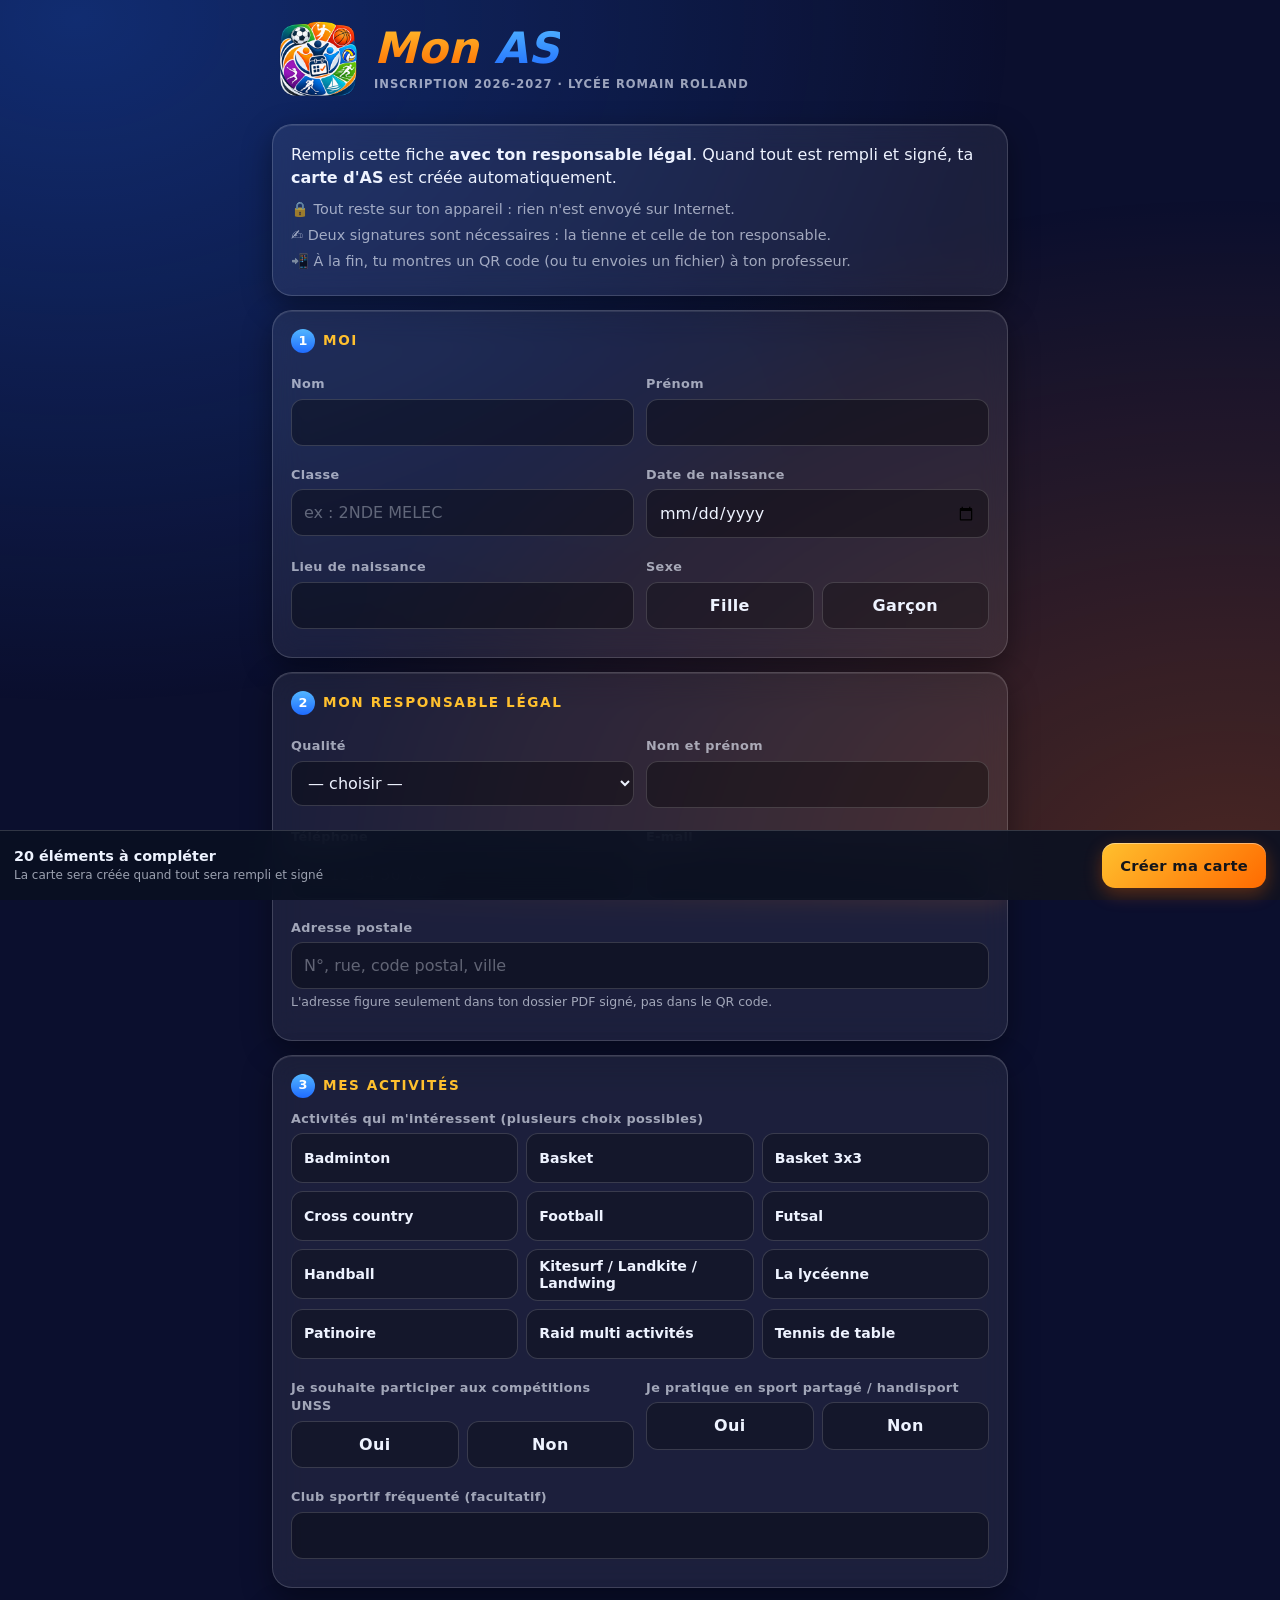
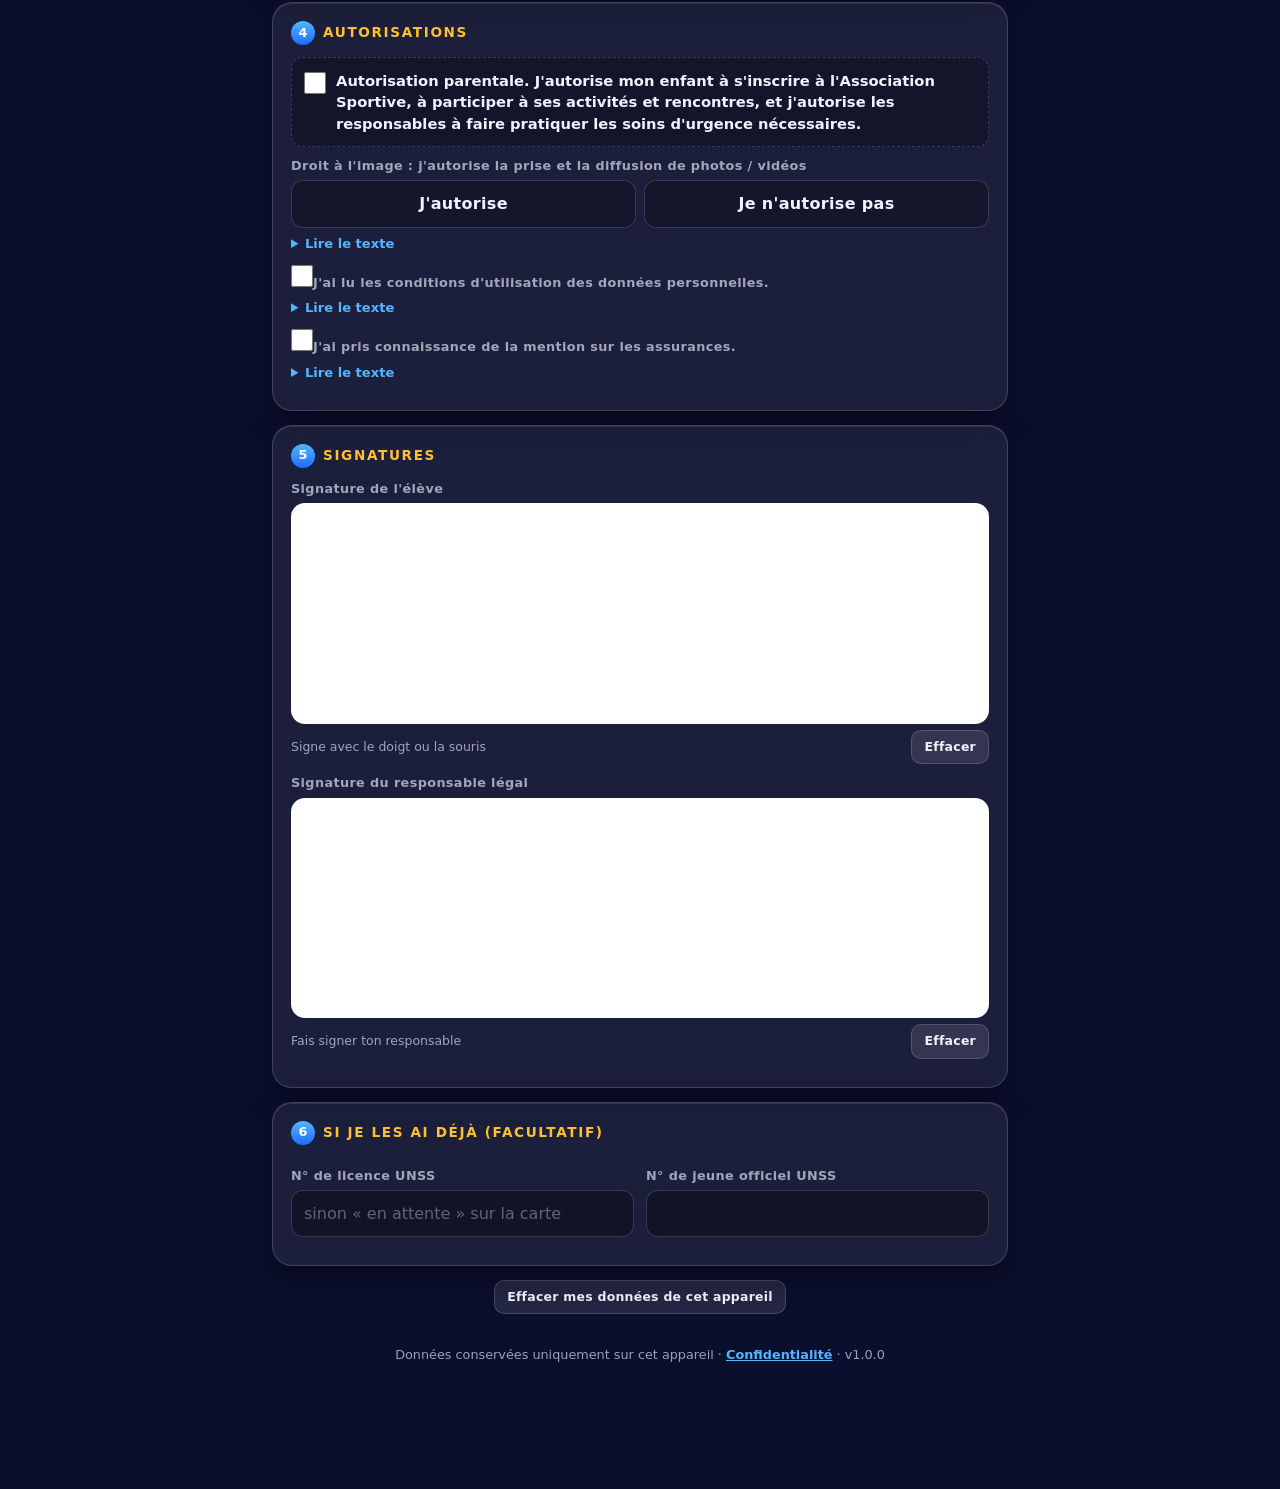
==== index.html @ ea9054d0 "Refonte : Mon AS, app élève (fiche d'inscription, signatures, carte d'AS) Co-Authored-By: Claude Son" ====
<!doctype html>
<html lang="fr">
<head>
<meta charset="utf-8">
<meta name="viewport" content="width=device-width,initial-scale=1,viewport-fit=cover">
<title>Mon AS – Inscription à l'Association Sportive</title>
<meta name="theme-color" content="#0b0f2e">
<link rel="manifest" href="manifest.webmanifest">
<link rel="icon" type="image/png" href="icons/icon-192.png">
<link rel="apple-touch-icon" href="icons/icon-192.png">
<link rel="stylesheet" href="style.css">
</head>
<body>
<header class="hd">
  <img class="logo" src="img/logo-app.png" alt="Logo de l'Association Sportive">
  <div>
    <h1 class="titre"><span class="t1">Mon</span> <span class="t2">AS</span></h1>
    <p class="sous">Inscription 2026-2027 · Lycée Romain Rolland</p>
  </div>
</header>
<main>
<form id="form" autocomplete="off" novalidate>
  <section class="card intro">
    <p>Remplis cette fiche <b>avec ton responsable légal</b>. Quand tout est rempli et signé, ta <b>carte d'AS</b> est créée automatiquement.</p>
    <ul class="infos">
      <li>🔒 Tout reste sur ton appareil : rien n'est envoyé sur Internet.</li>
      <li>✍️ Deux signatures sont nécessaires : la tienne et celle de ton responsable.</li>
      <li>📲 À la fin, tu montres un QR code (ou tu envoies un fichier) à ton professeur.</li>
    </ul>
  </section>

  <section class="card"><h2><span class="n">1</span>Moi</h2>
    <div class="g2">
      <div class="f" data-k="nom"><label for="nom">Nom</label><input type="text" id="nom" autocomplete="family-name"></div>
      <div class="f" data-k="prenom"><label for="prenom">Prénom</label><input type="text" id="prenom" autocomplete="given-name"></div>
      <div class="f" data-k="classe"><label for="classe">Classe</label><input type="text" id="classe" placeholder="ex : 2NDE MELEC"></div>
      <div class="f" data-k="naissance"><label for="naissance">Date de naissance</label><input type="date" id="naissance"></div>
      <div class="f" data-k="lieu"><label for="lieu">Lieu de naissance</label><input type="text" id="lieu"></div>
      <div class="f" data-k="sexe"><span class="lb">Sexe</span>
        <div class="yn"><label><input type="radio" name="sexe" value="F"><span>Fille</span></label><label><input type="radio" name="sexe" value="M"><span>Garçon</span></label></div></div>
    </div>
  </section>

  <section class="card"><h2><span class="n">2</span>Mon responsable légal</h2>
    <div class="g2">
      <div class="f" data-k="qualite"><label for="qualite">Qualité</label>
        <select id="qualite"><option value="">— choisir —</option><option>Mère</option><option>Père</option><option>Tuteur ou tutrice</option></select></div>
      <div class="f" data-k="respNom"><label for="respNom">Nom et prénom</label><input type="text" id="respNom" autocomplete="off"></div>
      <div class="f" data-k="tel"><label for="tel">Téléphone</label><input type="tel" id="tel" inputmode="tel" placeholder="06 12 34 56 78"></div>
      <div class="f" data-k="mail"><label for="mail">E-mail</label><input type="email" id="mail" inputmode="email"></div>
    </div>
    <div class="f" data-k="adresse"><label for="adresse">Adresse postale</label><input type="text" id="adresse" placeholder="N°, rue, code postal, ville">
      <p class="hint">L'adresse figure seulement dans ton dossier PDF signé, pas dans le QR code.</p></div>
  </section>

  <section class="card"><h2><span class="n">3</span>Mes activités</h2>
    <div class="f" data-k="acts"><span class="lb">Activités qui m'intéressent (plusieurs choix possibles)</span><div class="chips" id="chips"></div></div>
    <div class="g2">
      <div class="f" data-k="compet"><span class="lb">Je souhaite participer aux compétitions UNSS</span>
        <div class="yn"><label><input type="radio" name="compet" value="1"><span>Oui</span></label><label><input type="radio" name="compet" value="0"><span>Non</span></label></div></div>
      <div class="f" data-k="handi"><span class="lb">Je pratique en sport partagé / handisport</span>
        <div class="yn"><label><input type="radio" name="handi" value="1"><span>Oui</span></label><label><input type="radio" name="handi" value="0"><span>Non</span></label></div></div>
    </div>
    <div class="f"><label for="club">Club sportif fréquenté (facultatif)</label><input type="text" id="club"></div>
  </section>

  <section class="card"><h2><span class="n">4</span>Autorisations</h2>
    <p class="autor" data-k="autor"><label class="ck"><input type="checkbox" id="autor"><span><b>Autorisation parentale.</b> J'autorise mon enfant à s'inscrire à l'Association Sportive, à participer à ses activités et rencontres, et j'autorise les responsables à faire pratiquer les soins d'urgence nécessaires.</span></label></p>
    <div class="f" data-k="droitImage"><span class="lb">Droit à l'image : j'autorise la prise et la diffusion de photos / vidéos</span>
      <div class="yn"><label><input type="radio" name="droitImage" value="1"><span>J'autorise</span></label><label><input type="radio" name="droitImage" value="0"><span>Je n'autorise pas</span></label></div>
      <details><summary>Lire le texte</summary><p id="tx-droit"></p></details></div>
    <div class="f" data-k="consentDonnees"><label class="ck"><input type="checkbox" id="consentDonnees"><span>J'ai lu les conditions d'utilisation des données personnelles.</span></label>
      <details><summary>Lire le texte</summary><p id="tx-donnees"></p></details></div>
    <div class="f" data-k="consentAssurance"><label class="ck"><input type="checkbox" id="consentAssurance"><span>J'ai pris connaissance de la mention sur les assurances.</span></label>
      <details><summary>Lire le texte</summary><p id="tx-assurance"></p></details></div>
  </section>

  <section class="card"><h2><span class="n">5</span>Signatures</h2>
    <div class="f" data-k="sigEleve"><span class="lb">Signature de l'élève</span>
      <div class="pad"><canvas id="sigEleve" width="700" height="220"></canvas></div>
      <div class="padbar"><span>Signe avec le doigt ou la souris</span><button type="button" class="btn r sm" data-clear="sigEleve">Effacer</button></div></div>
    <div class="f" data-k="sigResp"><span class="lb">Signature du responsable légal</span>
      <div class="pad"><canvas id="sigResp" width="700" height="220"></canvas></div>
      <div class="padbar"><span>Fais signer ton responsable</span><button type="button" class="btn r sm" data-clear="sigResp">Effacer</button></div></div>
  </section>

  <section class="card"><h2><span class="n">6</span>Si je les ai déjà (facultatif)</h2>
    <div class="g2">
      <div class="f"><label for="licence">N° de licence UNSS</label><input type="text" id="licence" placeholder="sinon « en attente » sur la carte"></div>
      <div class="f"><label for="jo">N° de jeune officiel UNSS</label><input type="text" id="jo"></div>
    </div>
  </section>
</form>

<section class="card" id="resultat" hidden>
  <h2>🎉 Ma carte d'AS</h2>
  <canvas id="cardcv" class="cardcv"></canvas>
  <div class="row">
    <button class="btn" id="dlPng">Carte (image)</button>
    <button class="btn b" id="dlCartePdf">Carte (PDF)</button>
  </div>
  <h2 style="margin-top:22px">📲 Remettre au professeur</h2>
  <p class="hint">Montre ce QR code à ton professeur : il le scanne et ton inscription est enregistrée. Sinon, envoie-lui le fichier .xlsx.</p>
  <div class="qrbox"><canvas id="qrIns"></canvas></div>
  <div class="row">
    <button class="btn" id="dlXlsx">Fichier .xlsx</button>
    <button class="btn b" id="dlDossier">Dossier signé (PDF)</button>
  </div>
  <p class="hint">Le dossier PDF contient les signatures et l'adresse : il peut être imprimé et remis en papier.</p>
  <p id="msg" class="hint"></p>
</section>
<div class="row" style="justify-content:center"><button class="btn r sm" id="efface">Effacer mes données de cet appareil</button></div>
</main>
<footer class="foot">Données conservées uniquement sur cet appareil · <a href="confidentialite.html">Confidentialité</a> · <span id="ver"></span></footer>

<div class="bar" id="bar"><div class="tx" id="barTx">…</div><button class="btn" id="go" disabled>Créer ma carte</button></div>

<dialog id="dlgManque"><h3>Il reste à compléter</h3><ul id="manqueList"></ul><div class="row"><button class="btn" id="manqueOk">OK</button></div></dialog>

<script src="lib/qrcode-generator-1.4.4.js"></script>
<script src="lib/jspdf-2.5.1.umd.min.js"></script>
<script src="eps-core.js"></script>
<script src="eleve-core.js"></script>
<script src="as-core.js"></script>
<script src="textes-legaux.js"></script>
<script src="version.js"></script>
<script src="app.js"></script>
</body>
</html>
---- style.css ----
:root{--bg:#0b0f2e;--tx:#eef3ff;--mut:rgba(238,243,255,.64);--glass:rgba(255,255,255,.07);--bd:rgba(255,255,255,.16);--or1:#ffc02e;--or2:#ff6a00;--bl1:#52b6ff;--bl2:#1f6bff;--ok:#6ff0a0;--ko:#ff8f8f;--ink:#14151a}
*{box-sizing:border-box;-webkit-tap-highlight-color:transparent}[hidden]{display:none!important}
html{scroll-behavior:smooth}
body{margin:0;font-family:system-ui,-apple-system,"Segoe UI",Roboto,sans-serif;color:var(--tx);background:var(--bg);min-height:100vh;padding-bottom:110px;line-height:1.45}
body::before{content:'';position:fixed;inset:0;z-index:-1;background:radial-gradient(ellipse at 6% 2%,rgba(31,107,255,.32),transparent 55%),radial-gradient(ellipse at 96% 98%,rgba(255,106,0,.26),transparent 55%)}
/* En-tête : le logo reste détouré (aucun fond, cadre, arrondi ni ombre) */
.hd{display:flex;align-items:center;gap:14px;max-width:760px;margin:auto;padding:18px 16px 8px}
.logo{display:block;width:84px;height:84px;flex:none;background:none;border:0;border-radius:0;box-shadow:none}
.titre{margin:0;font-size:2.7rem;line-height:1;font-style:italic;font-weight:900;letter-spacing:.01em}
.titre .t1{background:linear-gradient(180deg,var(--or1),var(--or2));-webkit-background-clip:text;background-clip:text;-webkit-text-fill-color:transparent}
.titre .t2{background:linear-gradient(180deg,var(--bl1),var(--bl2));-webkit-background-clip:text;background-clip:text;-webkit-text-fill-color:transparent}
.sous{margin:6px 0 0;font-size:.72rem;font-weight:700;letter-spacing:.09em;text-transform:uppercase;color:var(--mut)}
main{max-width:760px;margin:auto;padding:0 12px}
.card{background:var(--glass);backdrop-filter:blur(14px);-webkit-backdrop-filter:blur(14px);border:1px solid var(--bd);border-radius:20px;padding:18px;margin:14px 0;box-shadow:0 10px 30px #0006,inset 0 1px 0 #ffffff18}
h2{margin:0 0 12px;font-size:.85rem;font-weight:800;letter-spacing:.12em;text-transform:uppercase;color:var(--or1)}
h2 .n{display:inline-flex;align-items:center;justify-content:center;width:24px;height:24px;margin-right:8px;border-radius:50%;background:linear-gradient(var(--bl1),var(--bl2));color:#fff;font-size:.8rem;letter-spacing:0}
.intro p{margin:0 0 10px}.infos{margin:0;padding-left:0;list-style:none;font-size:.9rem;color:var(--mut)}.infos li{margin:5px 0}
.g2{display:grid;grid-template-columns:1fr;gap:0 12px}@media(min-width:560px){.g2{grid-template-columns:1fr 1fr}}
.f{margin:10px 0}.f>label,.f>.lb{display:block;font-weight:700;font-size:.8rem;letter-spacing:.03em;color:var(--mut);margin-bottom:5px}
input[type=text],input[type=tel],input[type=email],input[type=date],select,textarea{width:100%;padding:11px 12px;border-radius:12px;border:1.5px solid var(--bd);font:inherit;font-size:1rem;background:rgba(0,0,0,.34);color:var(--tx)}
select option{color:#14151a}
input:focus,select:focus,textarea:focus,.btn:focus-visible{outline:2px solid var(--or1);outline-offset:1px}
input::placeholder{color:rgba(238,243,255,.36)}
.f.mq>label,.f.mq>.lb{color:var(--ko)}.f.mq input,.f.mq select,.f.mq textarea,.f.mq .pad{border-color:var(--ko)}
.hint{font-size:.78rem;color:var(--mut);margin:4px 0 0}
.chips{display:grid;grid-template-columns:1fr 1fr;gap:8px}@media(min-width:560px){.chips{grid-template-columns:repeat(3,1fr)}}
.chip{position:relative;display:block}.chip input{position:absolute;opacity:0;inset:0;width:100%;height:100%;margin:0;cursor:pointer}
.chip span{display:flex;align-items:center;min-height:50px;padding:8px 12px;border-radius:12px;border:1.5px solid var(--bd);font-size:.88rem;font-weight:600;line-height:1.2;background:rgba(0,0,0,.28);transition:.15s}
.chip input:checked+span{background:linear-gradient(135deg,var(--or1),var(--or2));color:#14151a;border-color:transparent;font-weight:800}
.chip input:focus-visible+span{outline:2px solid #fff;outline-offset:2px}
.yn{display:flex;gap:8px}.yn label{position:relative;flex:1;margin:0}.yn input{position:absolute;opacity:0;inset:0;width:100%;height:100%;margin:0;cursor:pointer}
.yn span{display:block;text-align:center;padding:11px;border-radius:12px;border:1.5px solid var(--bd);font-weight:800;background:rgba(0,0,0,.28);color:var(--tx);letter-spacing:.02em}
.yn input:checked+span{background:linear-gradient(135deg,var(--bl1),var(--bl2));border-color:transparent;color:#fff}
.yn input:focus-visible+span{outline:2px solid var(--or1)}
.ck{display:flex;gap:10px;align-items:flex-start;font-weight:600;font-size:.92rem;color:var(--tx);margin:0}.ck input{width:22px;height:22px;margin:2px 0 0;flex:none;accent-color:#ff8a00}
.autor{font-size:.9rem;background:rgba(0,0,0,.3);border:1px dashed var(--bd);border-radius:12px;padding:12px;margin:0 0 10px;color:var(--mut)}.autor b{color:var(--tx)}
details{margin:6px 0 0;font-size:.82rem;color:var(--mut)}summary{cursor:pointer;font-weight:700;color:var(--bl1)}details p{margin:6px 0 0;white-space:pre-wrap}
.pad{background:#fff;border:1.5px solid var(--bd);border-radius:14px;overflow:hidden}
.pad canvas{display:block;width:100%;aspect-ratio:700/220;touch-action:none;cursor:crosshair}
.padbar{display:flex;justify-content:space-between;align-items:center;gap:8px;margin-top:6px;font-size:.78rem;color:var(--mut)}
.btn{border:0;border-radius:13px;padding:12px 18px;font:inherit;font-weight:800;font-size:.92rem;letter-spacing:.02em;color:#14151a;cursor:pointer;background:linear-gradient(135deg,var(--or1),var(--or2));box-shadow:0 6px 18px #ff6a0050,inset 0 1px 0 #ffffff66;text-decoration:none;display:inline-block;transition:transform .12s,filter .15s}
.btn:hover{filter:brightness(1.08)}.btn:active{transform:scale(.97)}.btn:disabled{opacity:.45;cursor:default}
.btn.b{background:linear-gradient(135deg,var(--bl1),var(--bl2));color:#fff;box-shadow:0 6px 18px #1f6bff55,inset 0 1px 0 #ffffff55}
.btn.r{background:rgba(255,255,255,.1);color:var(--tx);border:1.5px solid var(--bd);box-shadow:none}
.btn.sm{padding:7px 12px;font-size:.78rem;border-radius:10px}
.row{display:flex;gap:10px;flex-wrap:wrap;align-items:center;margin-top:12px}
.bar{position:fixed;left:0;right:0;bottom:0;z-index:50;display:flex;gap:12px;align-items:center;justify-content:space-between;padding:12px 14px calc(12px + env(safe-area-inset-bottom));background:rgba(10,16,34,.88);backdrop-filter:blur(16px);-webkit-backdrop-filter:blur(16px);border-top:1px solid var(--bd)}
.bar .tx{font-weight:700;font-size:.9rem;flex:1}.bar .tx small{display:block;font-weight:500;color:var(--mut)}
.bar .btn{white-space:nowrap}
.cardcv{display:block;width:100%;max-width:520px;margin:6px auto 0;height:auto;background:none;border:0;border-radius:0;box-shadow:none;filter:drop-shadow(0 8px 14px #0008)}
.qrbox{text-align:center}.qrbox canvas{width:min(300px,100%);height:auto;border:6px solid #fff;border-radius:12px;background:#fff}
.ok{color:var(--ok);font-weight:700}.err{color:var(--ko);font-weight:700}
dialog{background:#101a36;color:var(--tx);border:1px solid var(--bd);border-radius:20px;padding:20px;max-width:440px;width:calc(100% - 28px)}dialog::backdrop{background:#000b}
dialog h3{margin:0 0 10px}dialog ul{padding-left:0;list-style:none;margin:0 0 14px}dialog li{margin:6px 0}
dialog li button{width:100%;text-align:left;border:1px solid var(--bd);background:rgba(255,255,255,.07);color:var(--tx);border-radius:10px;padding:9px 12px;font:inherit;cursor:pointer}
.foot{max-width:760px;margin:18px auto 0;padding:14px 16px;text-align:center;font-size:.8rem;color:var(--mut)}.foot a{color:var(--bl1);font-weight:700}
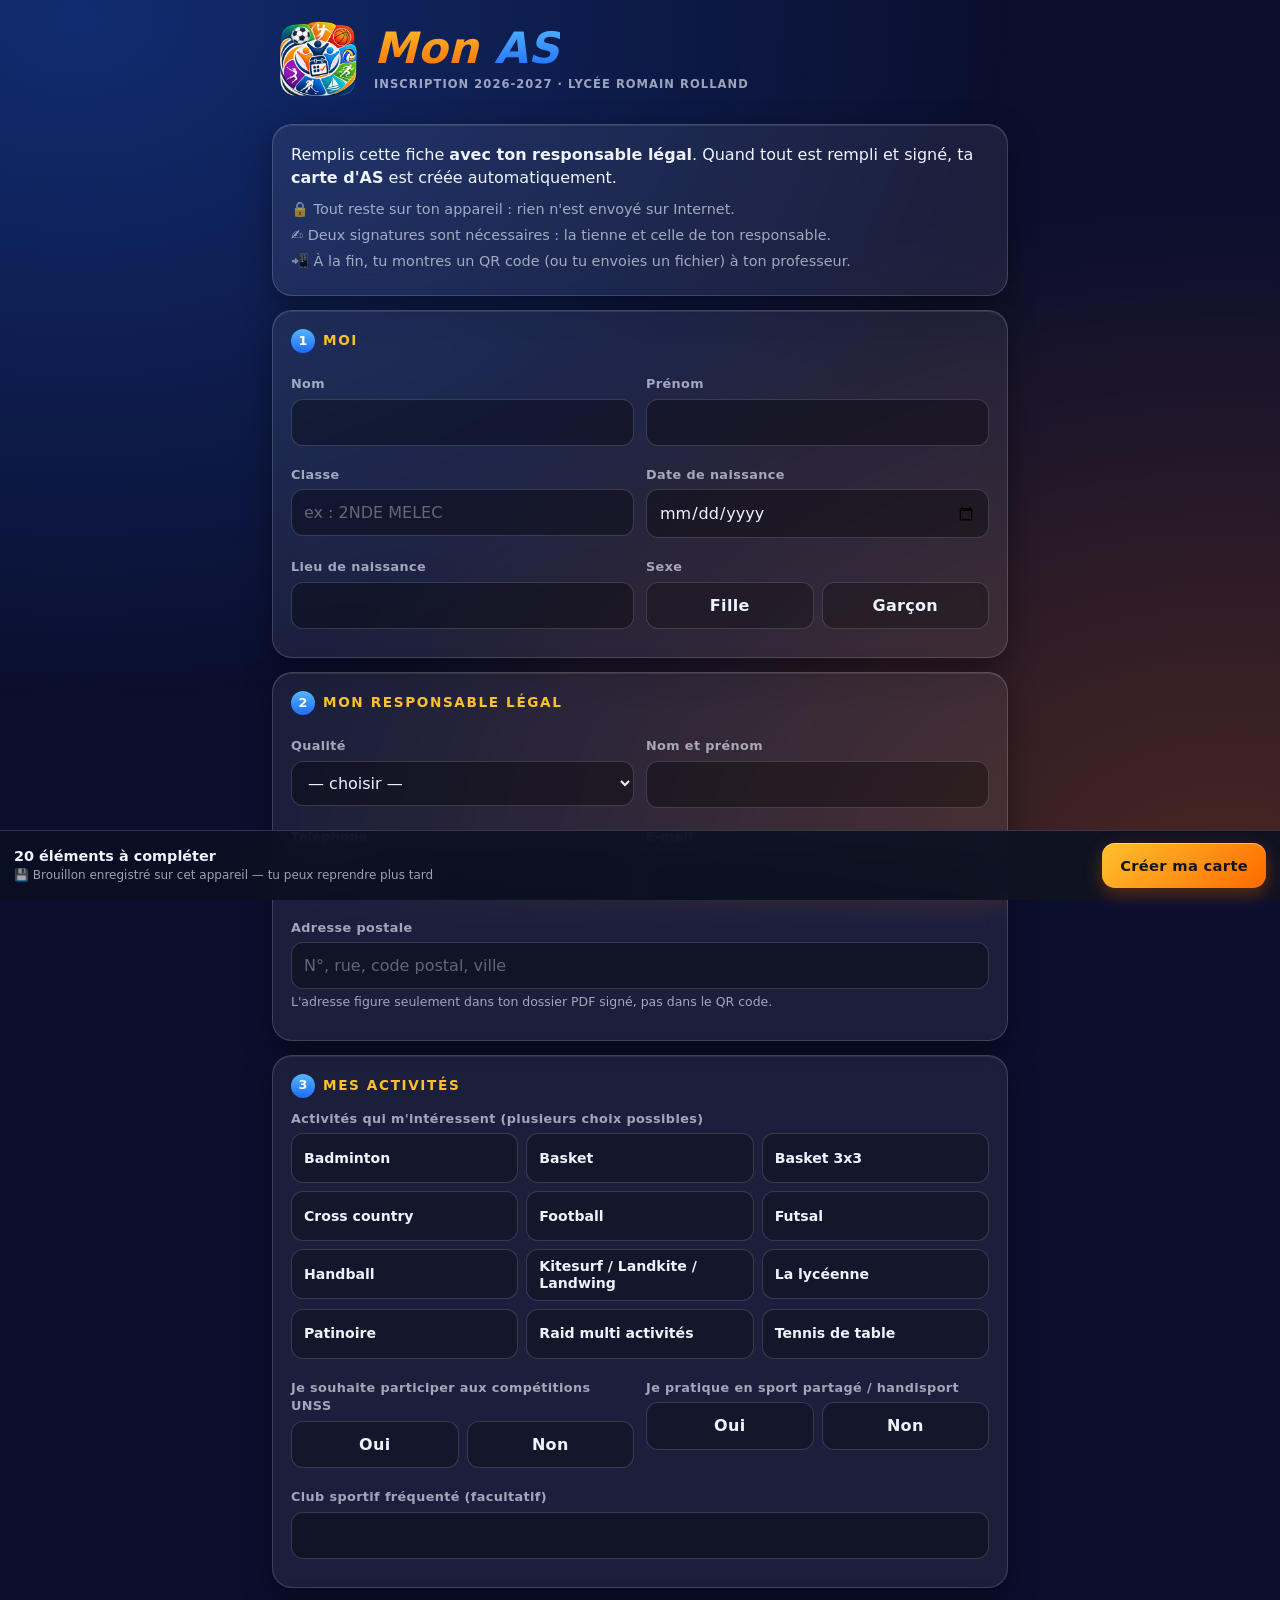
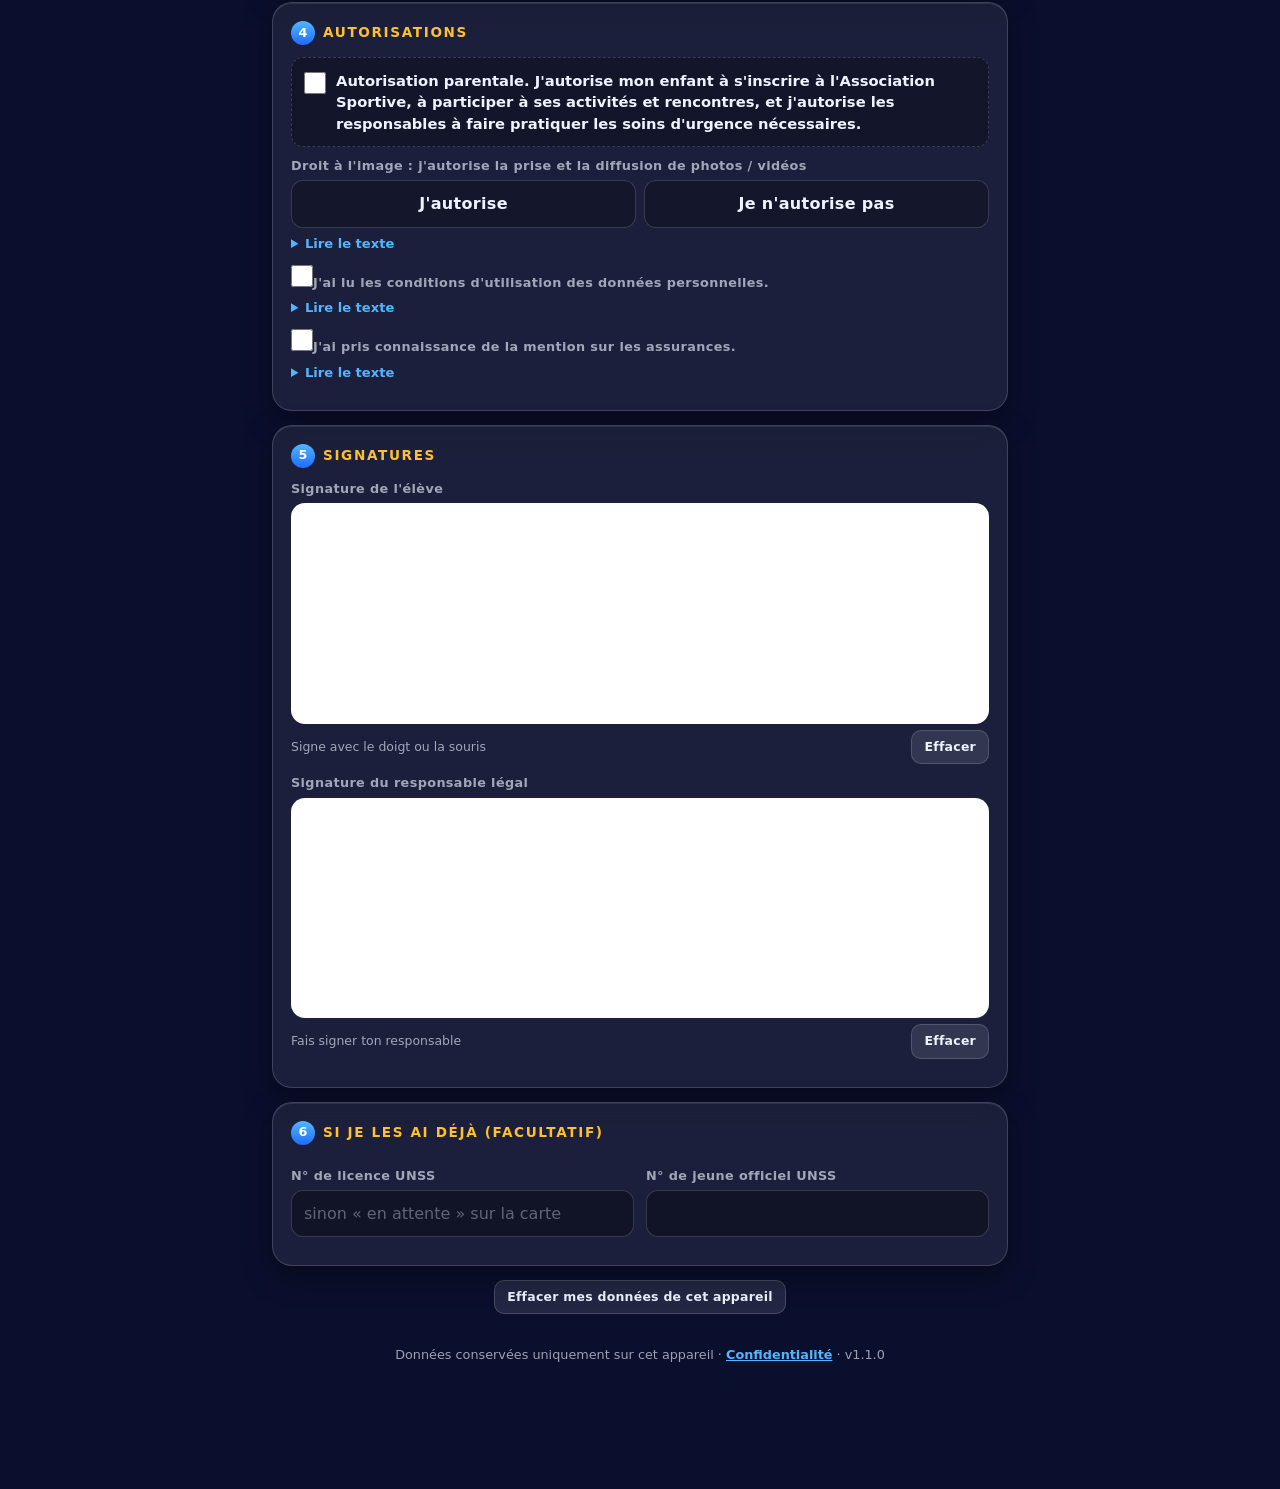
==== commit 26e0fbc4: "Mon AS 1.1.0 : brouillon repris, QR d'inscription en grand, carte et inscription séparées Co-Authore" ====
--- a/index.html
+++ b/index.html
@@ -92,29 +92,36 @@
   </section>
 </form>
 
-<section class="card" id="resultat" hidden>
-  <h2>🎉 Ma carte d'AS</h2>
+<div id="resultat" hidden>
+<section class="card">
+  <h2>📲 Mon inscription</h2>
+  <p class="hint" style="margin-top:0"><b>À montrer une seule fois au professeur</b> pour qu'il enregistre ton inscription. Ce n'est pas ta carte d'AS.</p>
+  <div class="row" style="margin-top:6px"><button class="btn" id="qrFull" type="button">📲 Afficher mon QR d'inscription en grand</button></div>
+  <div class="qrbox" style="margin-top:12px"><canvas id="qrIns"></canvas></div>
+  <div class="row">
+    <button class="btn b" id="dlXlsx">Fichier .xlsx</button>
+    <button class="btn r" id="dlDossier">Dossier signé (PDF)</button>
+  </div>
+  <p class="hint">Pas de QR possible ? Envoie le fichier .xlsx au professeur. Le dossier PDF contient les signatures et l'adresse : il peut être imprimé et remis en papier.</p>
+  <p id="msg" class="hint"></p>
+</section>
+<section class="card">
+  <h2>🪪 Ma carte d'AS</h2>
+  <p class="hint" style="margin-top:0"><b>À présenter à chaque séance</b> : le QR de la carte sert à faire l'appel.</p>
   <canvas id="cardcv" class="cardcv"></canvas>
   <div class="row">
     <button class="btn" id="dlPng">Carte (image)</button>
     <button class="btn b" id="dlCartePdf">Carte (PDF)</button>
   </div>
-  <h2 style="margin-top:22px">📲 Remettre au professeur</h2>
-  <p class="hint">Montre ce QR code à ton professeur : il le scanne et ton inscription est enregistrée. Sinon, envoie-lui le fichier .xlsx.</p>
-  <div class="qrbox"><canvas id="qrIns"></canvas></div>
-  <div class="row">
-    <button class="btn" id="dlXlsx">Fichier .xlsx</button>
-    <button class="btn b" id="dlDossier">Dossier signé (PDF)</button>
-  </div>
-  <p class="hint">Le dossier PDF contient les signatures et l'adresse : il peut être imprimé et remis en papier.</p>
-  <p id="msg" class="hint"></p>
 </section>
+</div>
 <div class="row" style="justify-content:center"><button class="btn r sm" id="efface">Effacer mes données de cet appareil</button></div>
 </main>
 <footer class="foot">Données conservées uniquement sur cet appareil · <a href="confidentialite.html">Confidentialité</a> · <span id="ver"></span></footer>
 
 <div class="bar" id="bar"><div class="tx" id="barTx">…</div><button class="btn" id="go" disabled>Créer ma carte</button></div>
 
+<dialog id="dQr" class="qrdlg"><div class="qrfull"><canvas id="qrBig"></canvas><div class="qrnom" id="qrNom"></div><p class="hint">Monte la luminosité de l'écran au maximum et tiens ton téléphone à 15-20 cm de la caméra du professeur.</p><button class="btn" id="qrClose" type="button">Fermer</button></div></dialog>
 <dialog id="dlgManque"><h3>Il reste à compléter</h3><ul id="manqueList"></ul><div class="row"><button class="btn" id="manqueOk">OK</button></div></dialog>
 
 <script src="lib/qrcode-generator-1.4.4.js"></script>
--- a/style.css
+++ b/style.css
@@ -54,3 +54,6 @@
 dialog h3{margin:0 0 10px}dialog ul{padding-left:0;list-style:none;margin:0 0 14px}dialog li{margin:6px 0}
 dialog li button{width:100%;text-align:left;border:1px solid var(--bd);background:rgba(255,255,255,.07);color:var(--tx);border-radius:10px;padding:9px 12px;font:inherit;cursor:pointer}
 .foot{max-width:760px;margin:18px auto 0;padding:14px 16px;text-align:center;font-size:.8rem;color:var(--mut)}.foot a{color:var(--bl1);font-weight:700}
+.qrdlg{max-width:none;width:100%;height:100%;max-height:none;border:0;border-radius:0;padding:0;background:#fff;color:#14151a}
+.qrfull{min-height:100%;display:flex;flex-direction:column;align-items:center;justify-content:center;gap:12px;padding:16px;text-align:center}
+.qrfull canvas{width:min(92vw,68vh);height:min(92vw,68vh);background:#fff}.qrnom{font-weight:900;font-size:1.2rem}.qrfull .hint{color:#555;max-width:420px}
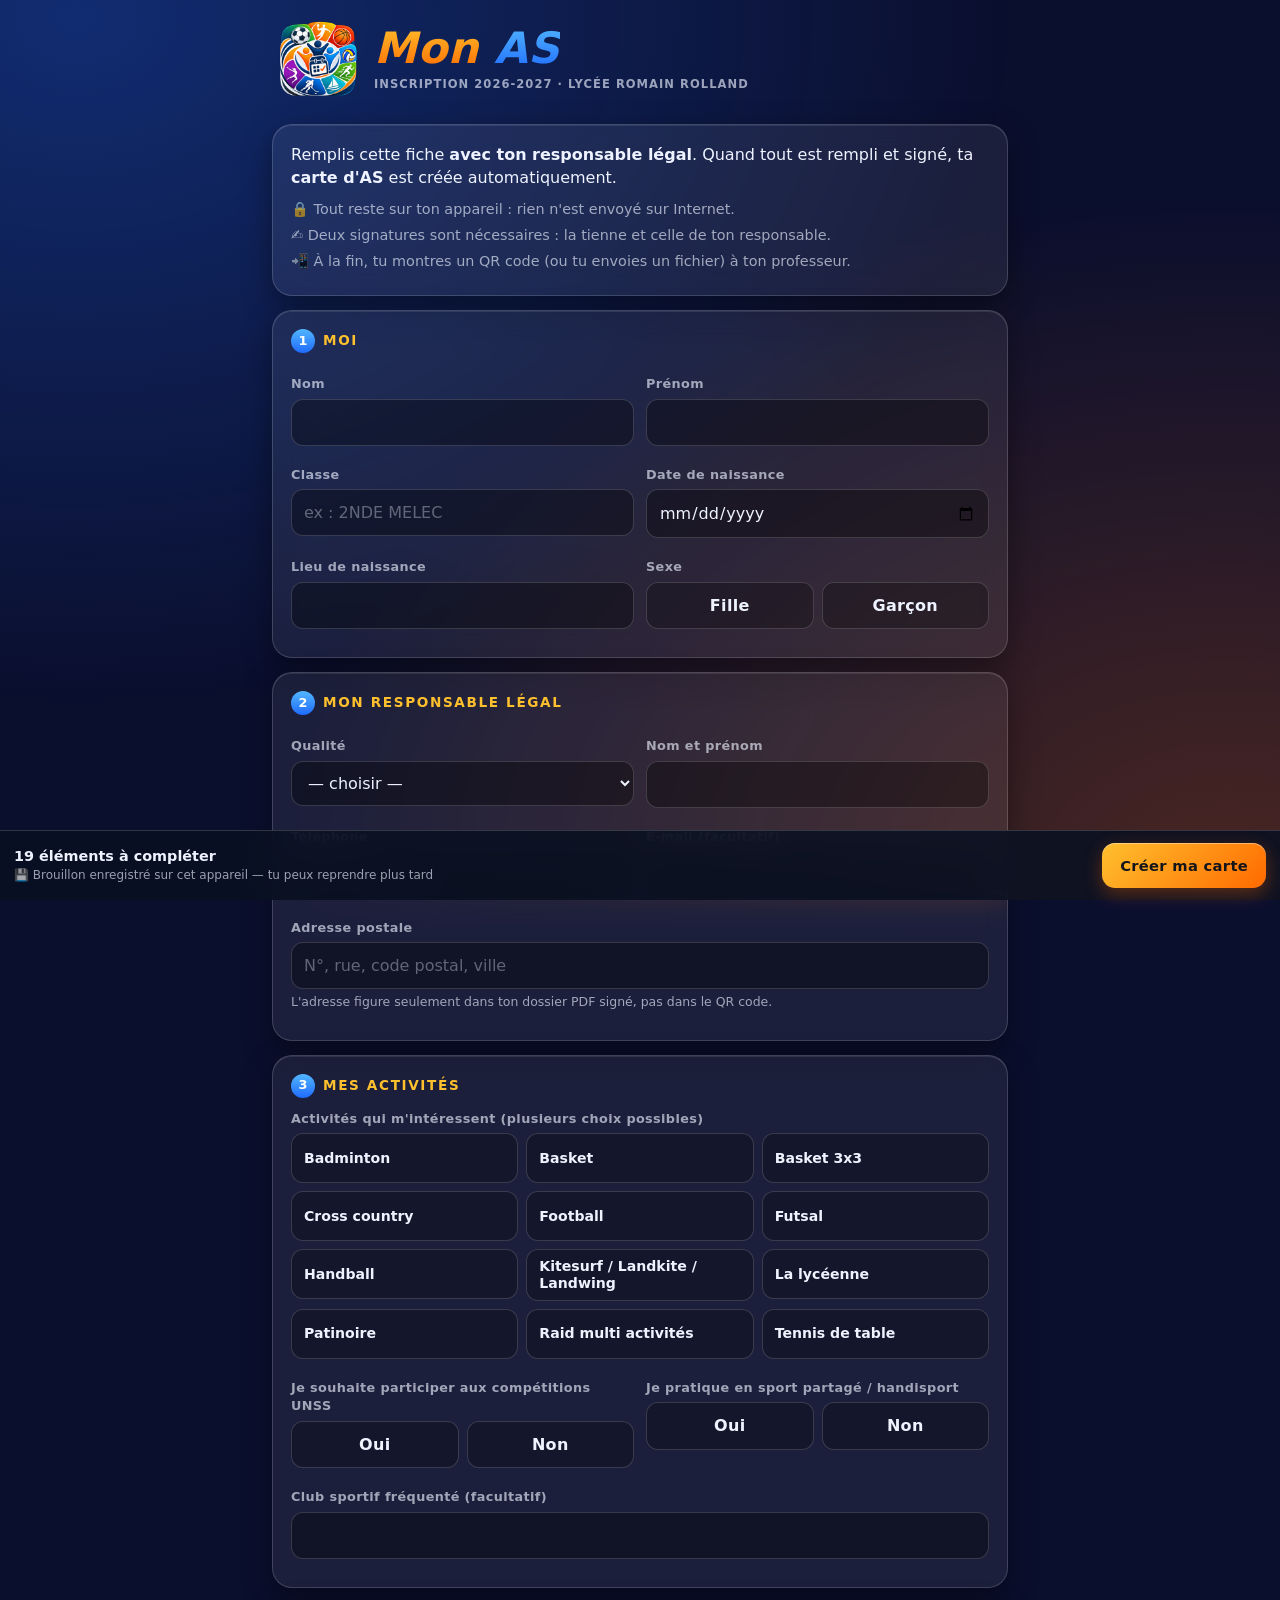
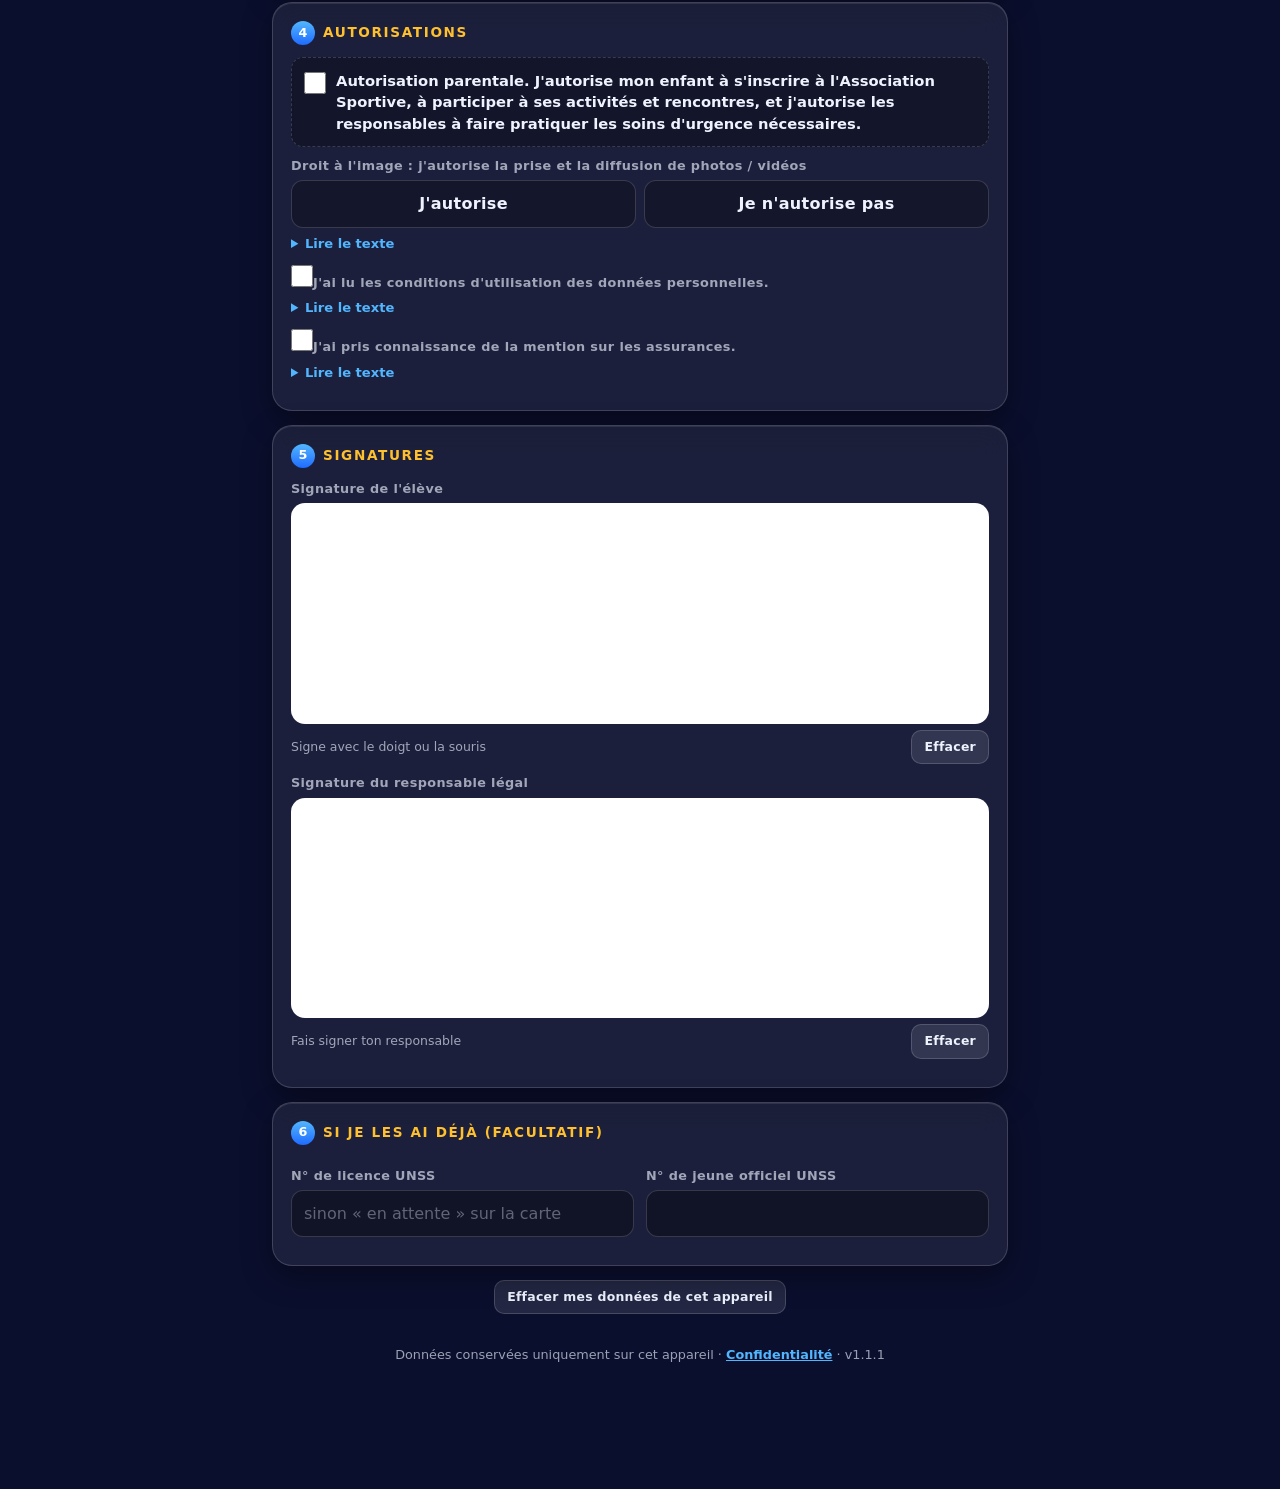
==== commit a9083910: "Mon AS 1.1.1 : e-mail du responsable facultatif Co-Authored-By: Claude Sonnet 5.5 <noreply@anthropic" ====
--- a/index.html
+++ b/index.html
@@ -47,7 +47,7 @@
         <select id="qualite"><option value="">— choisir —</option><option>Mère</option><option>Père</option><option>Tuteur ou tutrice</option></select></div>
       <div class="f" data-k="respNom"><label for="respNom">Nom et prénom</label><input type="text" id="respNom" autocomplete="off"></div>
       <div class="f" data-k="tel"><label for="tel">Téléphone</label><input type="tel" id="tel" inputmode="tel" placeholder="06 12 34 56 78"></div>
-      <div class="f" data-k="mail"><label for="mail">E-mail</label><input type="email" id="mail" inputmode="email"></div>
+      <div class="f" data-k="mail"><label for="mail">E-mail (facultatif)</label><input type="email" id="mail" inputmode="email"></div>
     </div>
     <div class="f" data-k="adresse"><label for="adresse">Adresse postale</label><input type="text" id="adresse" placeholder="N°, rue, code postal, ville">
       <p class="hint">L'adresse figure seulement dans ton dossier PDF signé, pas dans le QR code.</p></div>
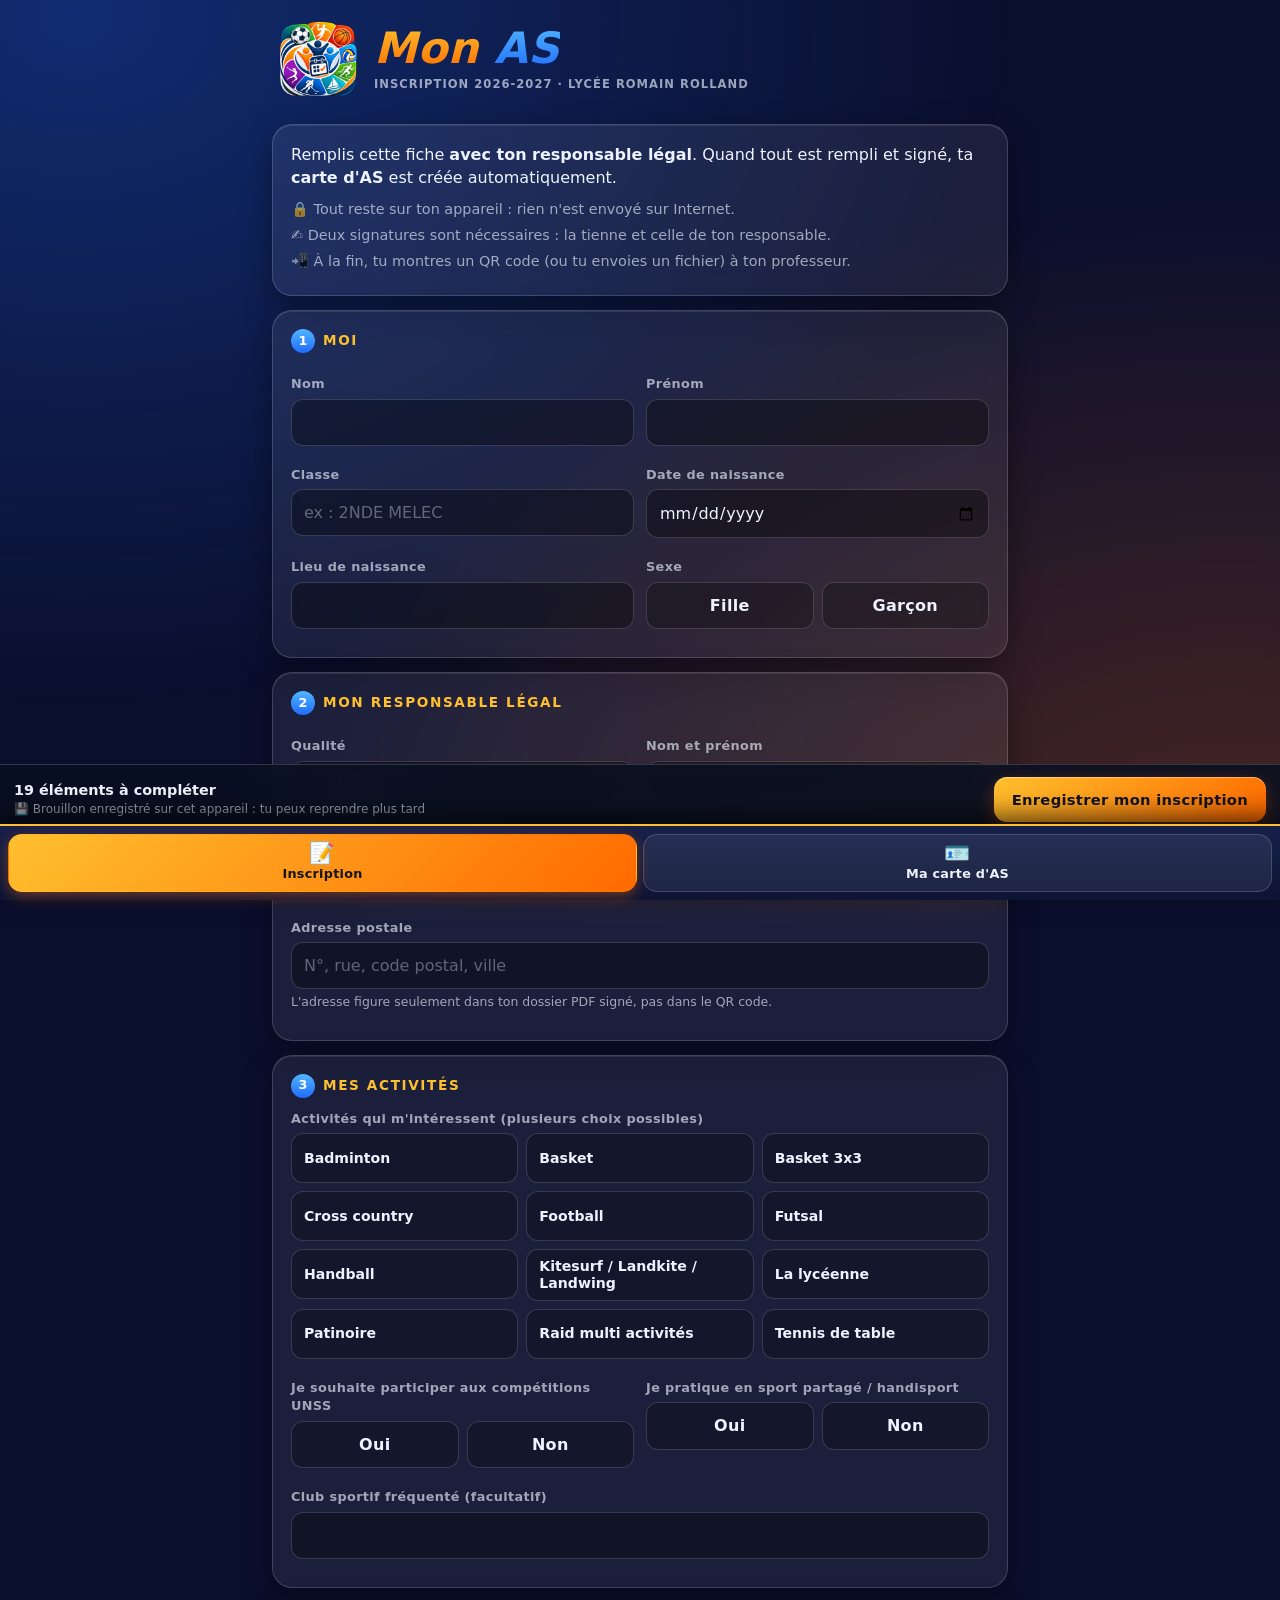
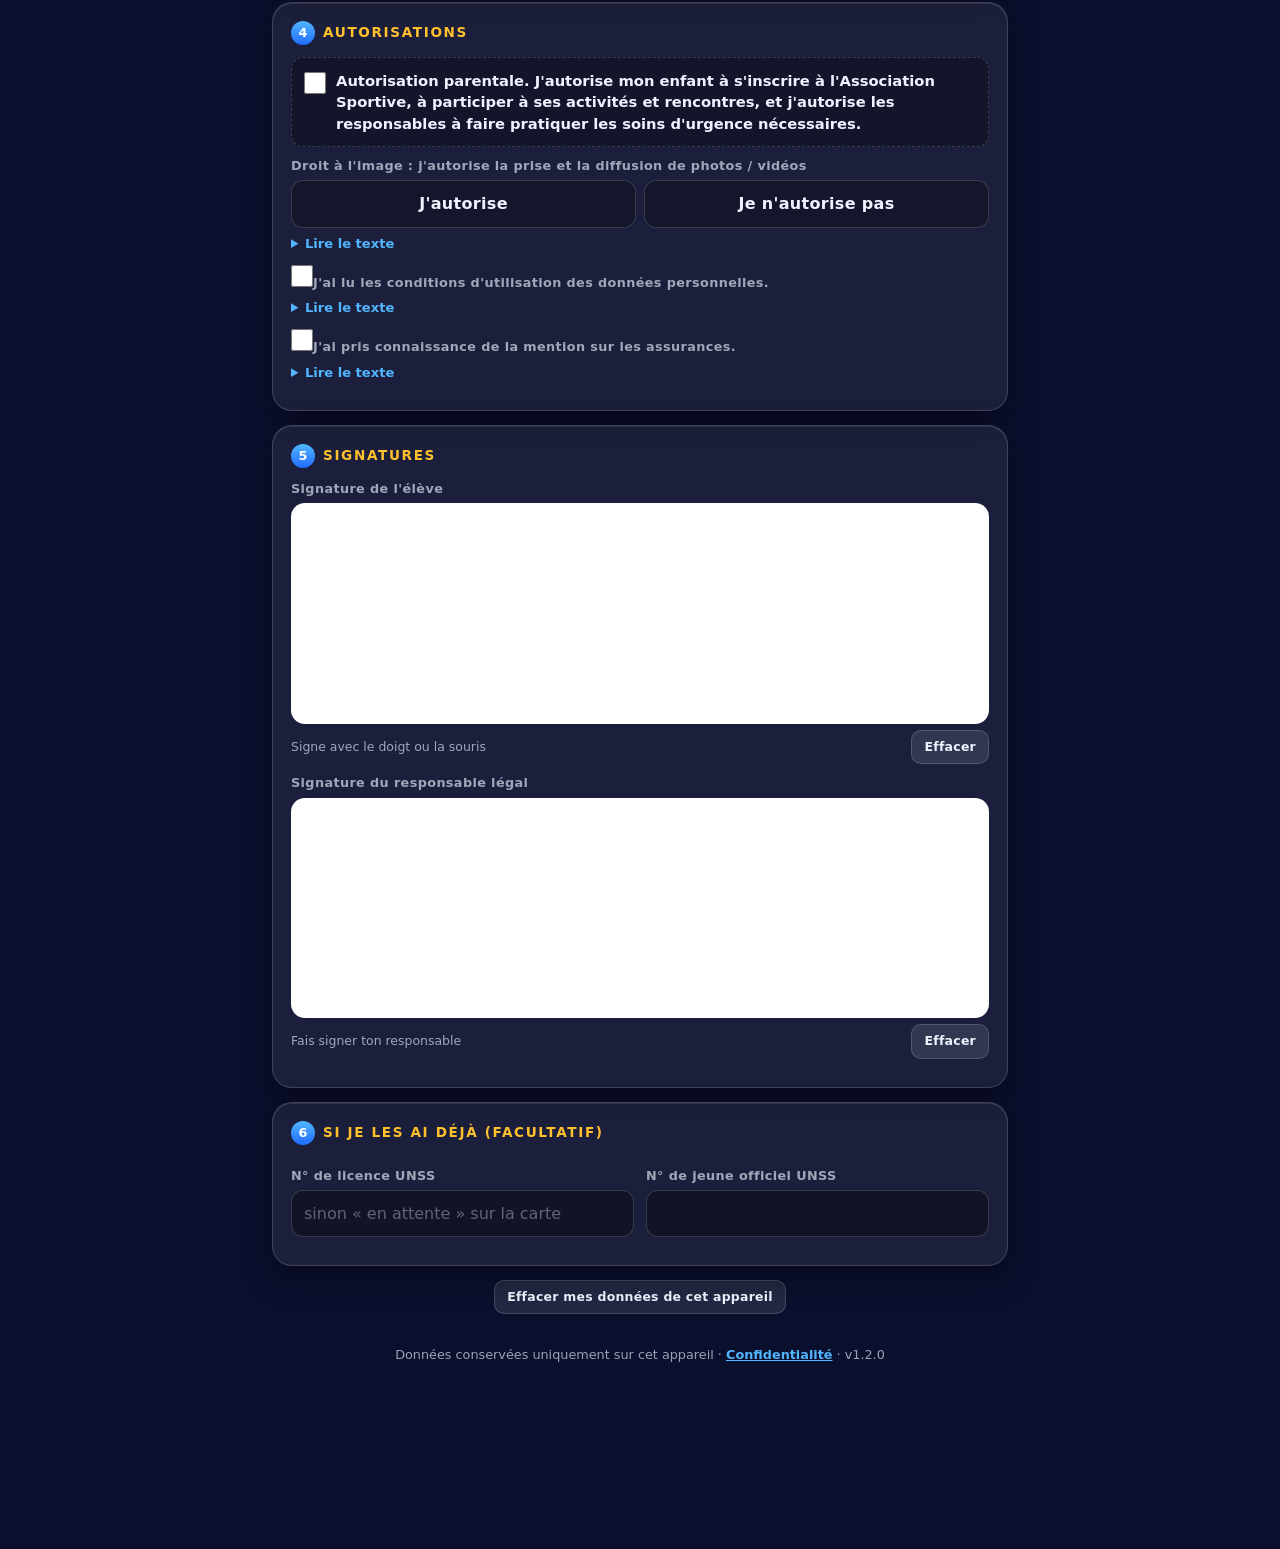
==== commit 06cfd206: "Mon AS 1.2.0 : enregistrement de l'inscription, résumé, paiement en ligne, onglet carte Co-Authored-" ====
--- a/index.html
+++ b/index.html
@@ -19,6 +19,8 @@
   </div>
 </header>
 <main>
+<div id="vue-ins">
+<div id="saisie">
 <form id="form" autocomplete="off" novalidate>
   <section class="card intro">
     <p>Remplis cette fiche <b>avec ton responsable légal</b>. Quand tout est rempli et signé, ta <b>carte d'AS</b> est créée automatiquement.</p>
@@ -92,34 +94,45 @@
   </section>
 </form>
 
-<div id="resultat" hidden>
-<section class="card">
-  <h2>📲 Mon inscription</h2>
-  <p class="hint" style="margin-top:0"><b>À montrer une seule fois au professeur</b> pour qu'il enregistre ton inscription. Ce n'est pas ta carte d'AS.</p>
-  <div class="row" style="margin-top:6px"><button class="btn" id="qrFull" type="button">📲 Afficher mon QR d'inscription en grand</button></div>
-  <div class="qrbox" style="margin-top:12px"><canvas id="qrIns"></canvas></div>
+</div><!-- /saisie -->
+
+<section class="card" id="fait" hidden>
+  <h2>✅ Mon inscription</h2>
+  <p class="ok" id="faitDate" style="margin:0 0 10px"></p>
+  <div class="kv" id="resume"></div>
+  <div class="sigs" id="resumeSig"></div>
+  <h2 style="margin-top:20px">📲 À montrer au professeur</h2>
+  <p class="hint" style="margin-top:0">Ce QR code permet à ton professeur d'enregistrer ton inscription. Ce n'est pas ta carte d'AS.</p>
+  <div class="qrbox"><canvas id="qrIns"></canvas></div>
   <div class="row">
-    <button class="btn b" id="dlXlsx">Fichier .xlsx</button>
-    <button class="btn r" id="dlDossier">Dossier signé (PDF)</button>
+    <a class="btn" id="pay" href="#" target="_blank" rel="noopener noreferrer" hidden>💳 Payer ma cotisation en ligne</a>
+    <button class="btn b" id="dlDossier" type="button">⬇️ Télécharger mon dossier en PDF</button>
   </div>
-  <p class="hint">Pas de QR possible ? Envoie le fichier .xlsx au professeur. Le dossier PDF contient les signatures et l'adresse : il peut être imprimé et remis en papier.</p>
+  <p class="hint" id="payHint" hidden></p>
+  <p class="hint">Le dossier PDF contient les signatures et l'adresse : tu peux l'imprimer ou le remettre à ton professeur.</p>
   <p id="msg" class="hint"></p>
 </section>
-<section class="card">
-  <h2>🪪 Ma carte d'AS</h2>
-  <p class="hint" style="margin-top:0"><b>À présenter à chaque séance</b> : le QR de la carte sert à faire l'appel.</p>
-  <canvas id="cardcv" class="cardcv"></canvas>
-  <div class="row">
-    <button class="btn" id="dlPng">Carte (image)</button>
-    <button class="btn b" id="dlCartePdf">Carte (PDF)</button>
-  </div>
-</section>
+</div><!-- /vue-ins -->
+
+<div id="vue-carte" hidden>
+  <section class="card" id="carteVide"><h2>🪪 Ma carte d'AS</h2><p class="hint" style="margin:0">Ta carte d'AS sera créée dès que ton inscription sera enregistrée.</p></section>
+  <section class="card" id="carteOk" hidden>
+    <h2>🪪 Ma carte d'AS</h2>
+    <p class="hint" style="margin-top:0"><b>À présenter à chaque séance</b> : le QR code de la carte sert à faire l'appel.</p>
+    <canvas id="cardcv" class="cardcv"></canvas>
+    <div class="row">
+      <button class="btn" id="dlPng">Carte (image)</button>
+      <button class="btn b" id="dlCartePdf">Carte (PDF)</button>
+    </div>
+  </section>
 </div>
+
 <div class="row" style="justify-content:center"><button class="btn r sm" id="efface">Effacer mes données de cet appareil</button></div>
 </main>
 <footer class="foot">Données conservées uniquement sur cet appareil · <a href="confidentialite.html">Confidentialité</a> · <span id="ver"></span></footer>
 
-<div class="bar" id="bar"><div class="tx" id="barTx">…</div><button class="btn" id="go" disabled>Créer ma carte</button></div>
+<div class="bar" id="bar"><div class="tx" id="barTx">…</div><button class="btn" id="go">Enregistrer mon inscription</button></div>
+<nav class="tabs"><button class="on" data-v="vue-ins"><i>📝</i>Inscription</button><button data-v="vue-carte"><i>🪪</i>Ma carte d'AS</button></nav>
 
 <dialog id="dQr" class="qrdlg"><div class="qrfull"><canvas id="qrBig"></canvas><div class="qrnom" id="qrNom"></div><p class="hint">Monte la luminosité de l'écran au maximum et tiens ton téléphone à 15-20 cm de la caméra du professeur.</p><button class="btn" id="qrClose" type="button">Fermer</button></div></dialog>
 <dialog id="dlgManque"><h3>Il reste à compléter</h3><ul id="manqueList"></ul><div class="row"><button class="btn" id="manqueOk">OK</button></div></dialog>
--- a/style.css
+++ b/style.css
@@ -57,3 +57,14 @@
 .qrdlg{max-width:none;width:100%;height:100%;max-height:none;border:0;border-radius:0;padding:0;background:#fff;color:#14151a}
 .qrfull{min-height:100%;display:flex;flex-direction:column;align-items:center;justify-content:center;gap:12px;padding:16px;text-align:center}
 .qrfull canvas{width:min(92vw,68vh);height:min(92vw,68vh);background:#fff}.qrnom{font-weight:900;font-size:1.2rem}.qrfull .hint{color:#555;max-width:420px}
+
+/* onglets du bas */
+.tabs{position:fixed;left:0;right:0;bottom:0;z-index:50;display:flex;gap:6px;padding:8px 8px calc(8px + env(safe-area-inset-bottom));background:linear-gradient(180deg,#16204a,#0d1434);border-top:2px solid var(--or1);box-shadow:0 -8px 24px #000a}
+.tabs button{flex:1;display:flex;flex-direction:column;align-items:center;gap:2px;border:1.5px solid var(--bd);border-radius:14px;background:rgba(255,255,255,.07);color:var(--tx);font:inherit;font-weight:800;font-size:.8rem;padding:8px 2px 7px;cursor:pointer;letter-spacing:.02em;position:relative}
+.tabs button i{font-style:normal;font-size:1.3rem;line-height:1}
+.tabs button.on{background:linear-gradient(135deg,var(--or1),var(--or2));color:#14151a;border-color:transparent;box-shadow:0 4px 14px #ff6a0066}
+.tabs .nb{position:absolute;top:2px;right:6px;display:inline-block;min-width:18px;padding:0 5px;margin:0;border-radius:9px;background:var(--ko);color:#14151a;font-size:.7rem;font-weight:900}
+.bar{bottom:calc(66px + env(safe-area-inset-bottom));border-top:1px solid var(--bd)}
+body{padding-bottom:170px}
+.kv{display:grid;grid-template-columns:auto 1fr;gap:4px 12px;font-size:.88rem;margin:6px 0}.kv b{color:var(--mut);font-weight:700}
+.sigs{display:flex;gap:10px;flex-wrap:wrap;margin-top:10px}.sigs figure{margin:0;flex:1;min-width:130px}.sigs img{display:block;width:100%;background:#fff;border-radius:10px;border:1px solid var(--bd)}.sigs figcaption{font-size:.72rem;color:var(--mut);margin-top:3px}
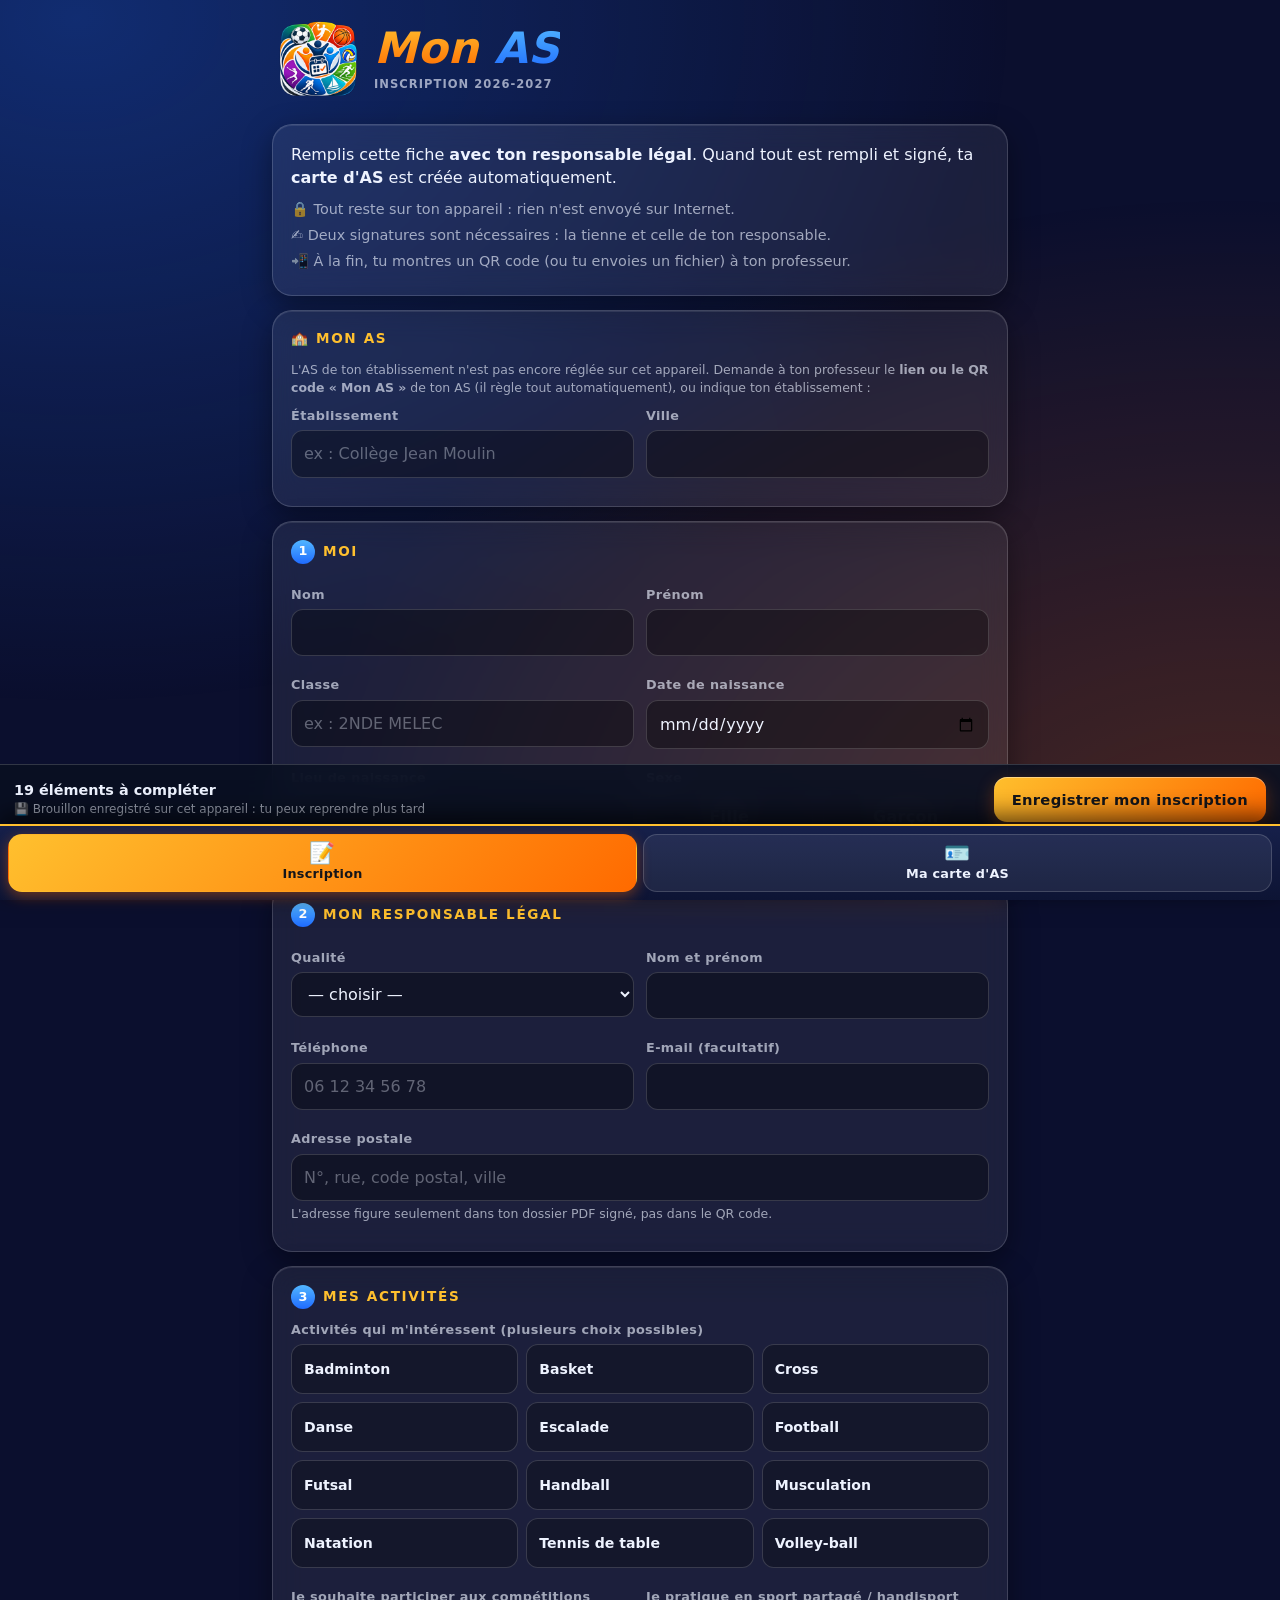
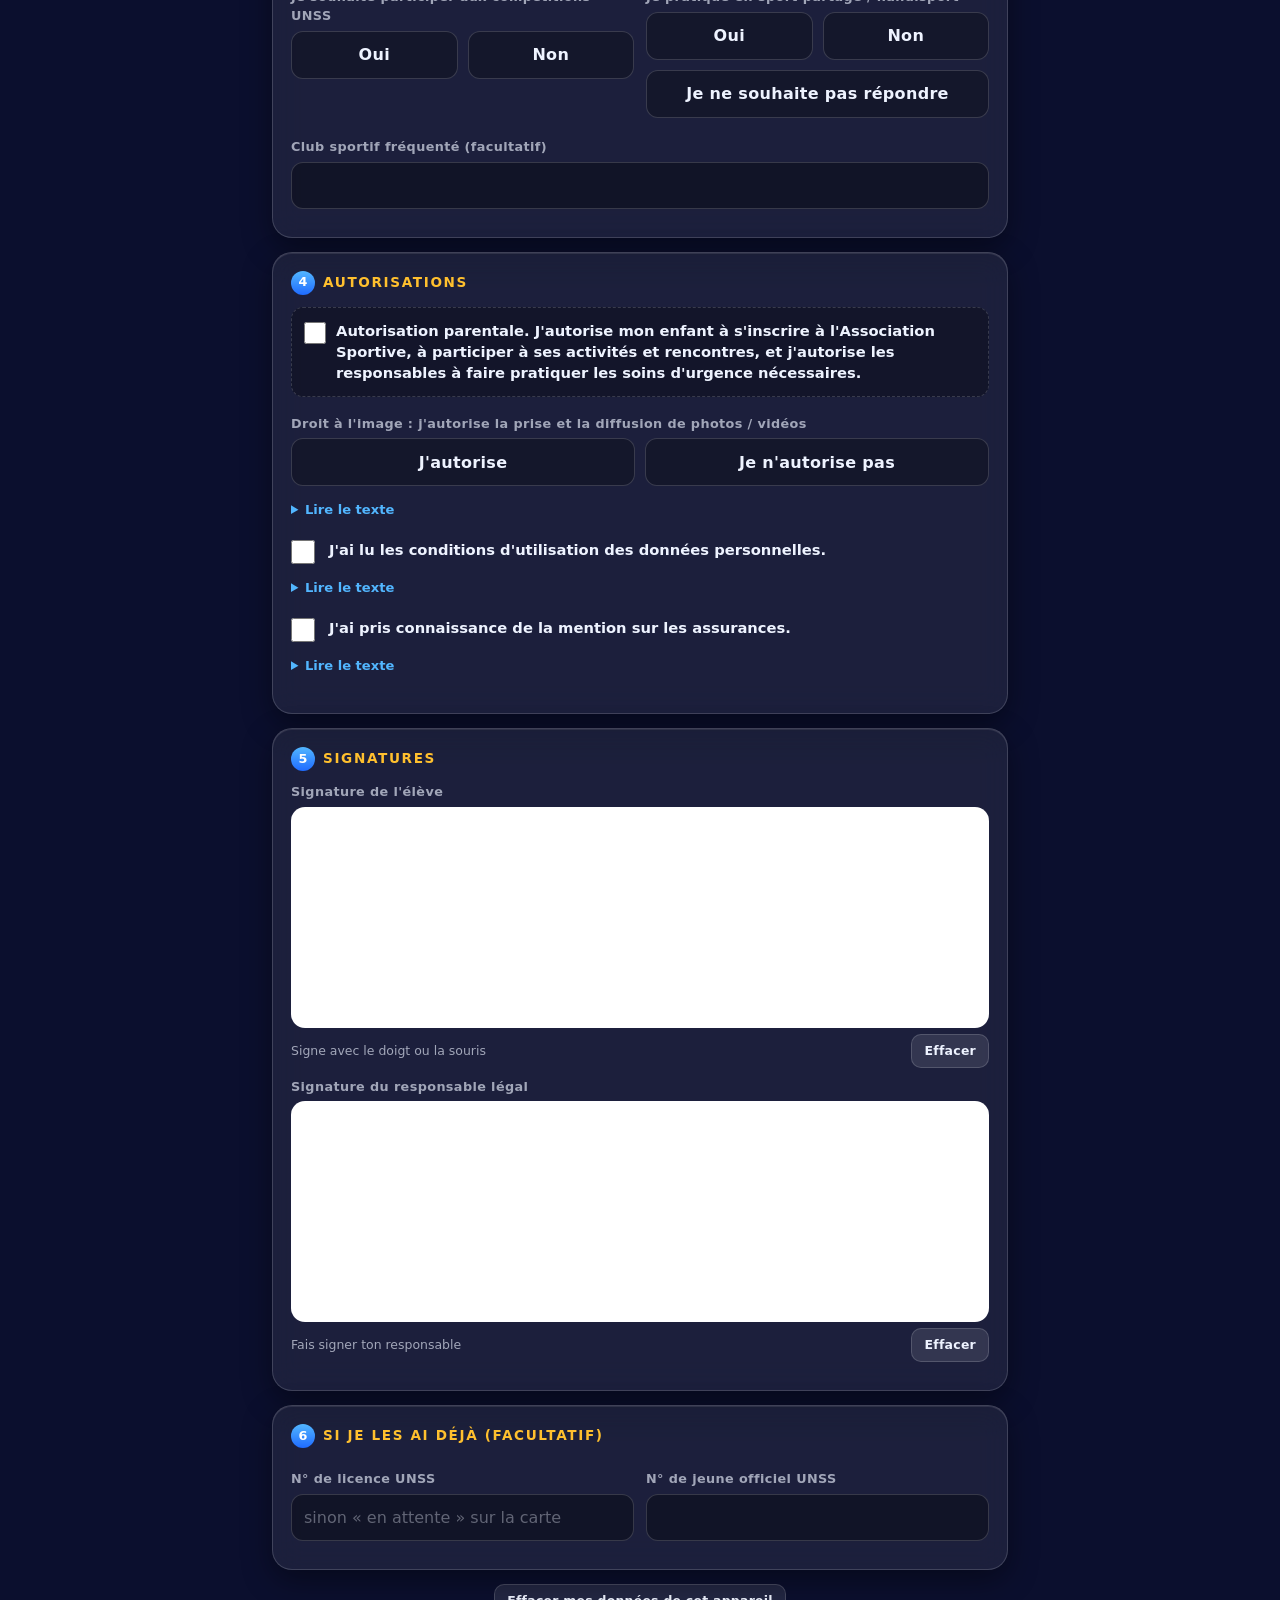
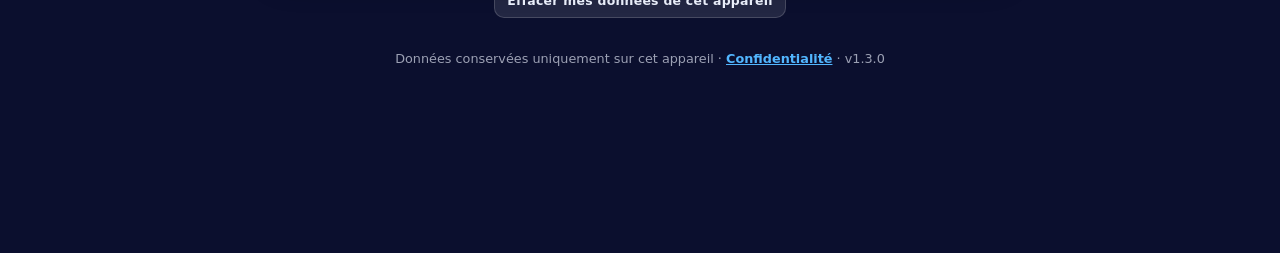
==== commit dc096895: "Mon AS 1.3.0 : établissement, ville, saison, activités et logo paramétrables (lien ?cfg=) ; sport pa" ====
--- a/index.html
+++ b/index.html
@@ -15,7 +15,7 @@
   <img class="logo" src="img/logo-app.png" alt="Logo de l'Association Sportive">
   <div>
     <h1 class="titre"><span class="t1">Mon</span> <span class="t2">AS</span></h1>
-    <p class="sous">Inscription 2026-2027 · Lycée Romain Rolland</p>
+    <p class="sous" id="sous">Inscription</p>
   </div>
 </header>
 <main>
@@ -29,6 +29,12 @@
       <li>✍️ Deux signatures sont nécessaires : la tienne et celle de ton responsable.</li>
       <li>📲 À la fin, tu montres un QR code (ou tu envoies un fichier) à ton professeur.</li>
     </ul>
+  </section>
+
+  <section class="card" id="cardEtab" hidden><h2>🏫 Mon AS</h2>
+    <p class="hint" style="margin-top:0">L'AS de ton établissement n'est pas encore réglée sur cet appareil. Demande à ton professeur le <b>lien ou le QR code « Mon AS »</b> de ton AS (il règle tout automatiquement), ou indique ton établissement :</p>
+    <div class="g2"><div class="f"><label for="etabIn">Établissement</label><input type="text" id="etabIn" maxlength="80" placeholder="ex : Collège Jean Moulin"></div>
+    <div class="f"><label for="villeIn">Ville</label><input type="text" id="villeIn" maxlength="50"></div></div>
   </section>
 
   <section class="card"><h2><span class="n">1</span>Moi</h2>
@@ -61,7 +67,7 @@
       <div class="f" data-k="compet"><span class="lb">Je souhaite participer aux compétitions UNSS</span>
         <div class="yn"><label><input type="radio" name="compet" value="1"><span>Oui</span></label><label><input type="radio" name="compet" value="0"><span>Non</span></label></div></div>
       <div class="f" data-k="handi"><span class="lb">Je pratique en sport partagé / handisport</span>
-        <div class="yn"><label><input type="radio" name="handi" value="1"><span>Oui</span></label><label><input type="radio" name="handi" value="0"><span>Non</span></label></div></div>
+        <div class="yn"><label><input type="radio" name="handi" value="1"><span>Oui</span></label><label><input type="radio" name="handi" value="0"><span>Non</span></label><label class="nspp"><input type="radio" name="handi" value="2"><span>Je ne souhaite pas répondre</span></label></div></div>
     </div>
     <div class="f"><label for="club">Club sportif fréquenté (facultatif)</label><input type="text" id="club"></div>
   </section>
--- a/style.css
+++ b/style.css
@@ -68,3 +68,14 @@
 body{padding-bottom:170px}
 .kv{display:grid;grid-template-columns:auto 1fr;gap:4px 12px;font-size:.88rem;margin:6px 0}.kv b{color:var(--mut);font-weight:700}
 .sigs{display:flex;gap:10px;flex-wrap:wrap;margin-top:10px}.sigs figure{margin:0;flex:1;min-width:130px}.sigs img{display:block;width:100%;background:#fff;border-radius:10px;border:1px solid var(--bd)}.sigs figcaption{font-size:.72rem;color:var(--mut);margin-top:3px}
+/* espacements demandés */
+.yn{display:grid;grid-template-columns:1fr 1fr;gap:10px}.yn label{min-width:0}.yn span{height:100%;display:flex;align-items:center;justify-content:center;min-height:48px}
+.f .ck{margin-bottom:6px}.f .ck+details{margin-top:14px}.f details{margin-top:14px}.f .yn+details{margin-top:14px}
+.autor{margin-bottom:18px}
+#fait .qrbox{margin-top:18px}#fait h2+.hint{margin-bottom:6px}
+.f[data-k=consentDonnees],.f[data-k=consentAssurance]{margin:20px 0}
+.f>label.ck{display:flex;gap:14px;align-items:flex-start;color:var(--tx);font-size:.92rem;letter-spacing:0;margin-bottom:0}
+.f>label.ck input{width:24px;height:24px;margin:1px 0 0;flex:none}
+.f>label.ck span{flex:1}
+
+.yn .nspp{grid-column:1/-1}
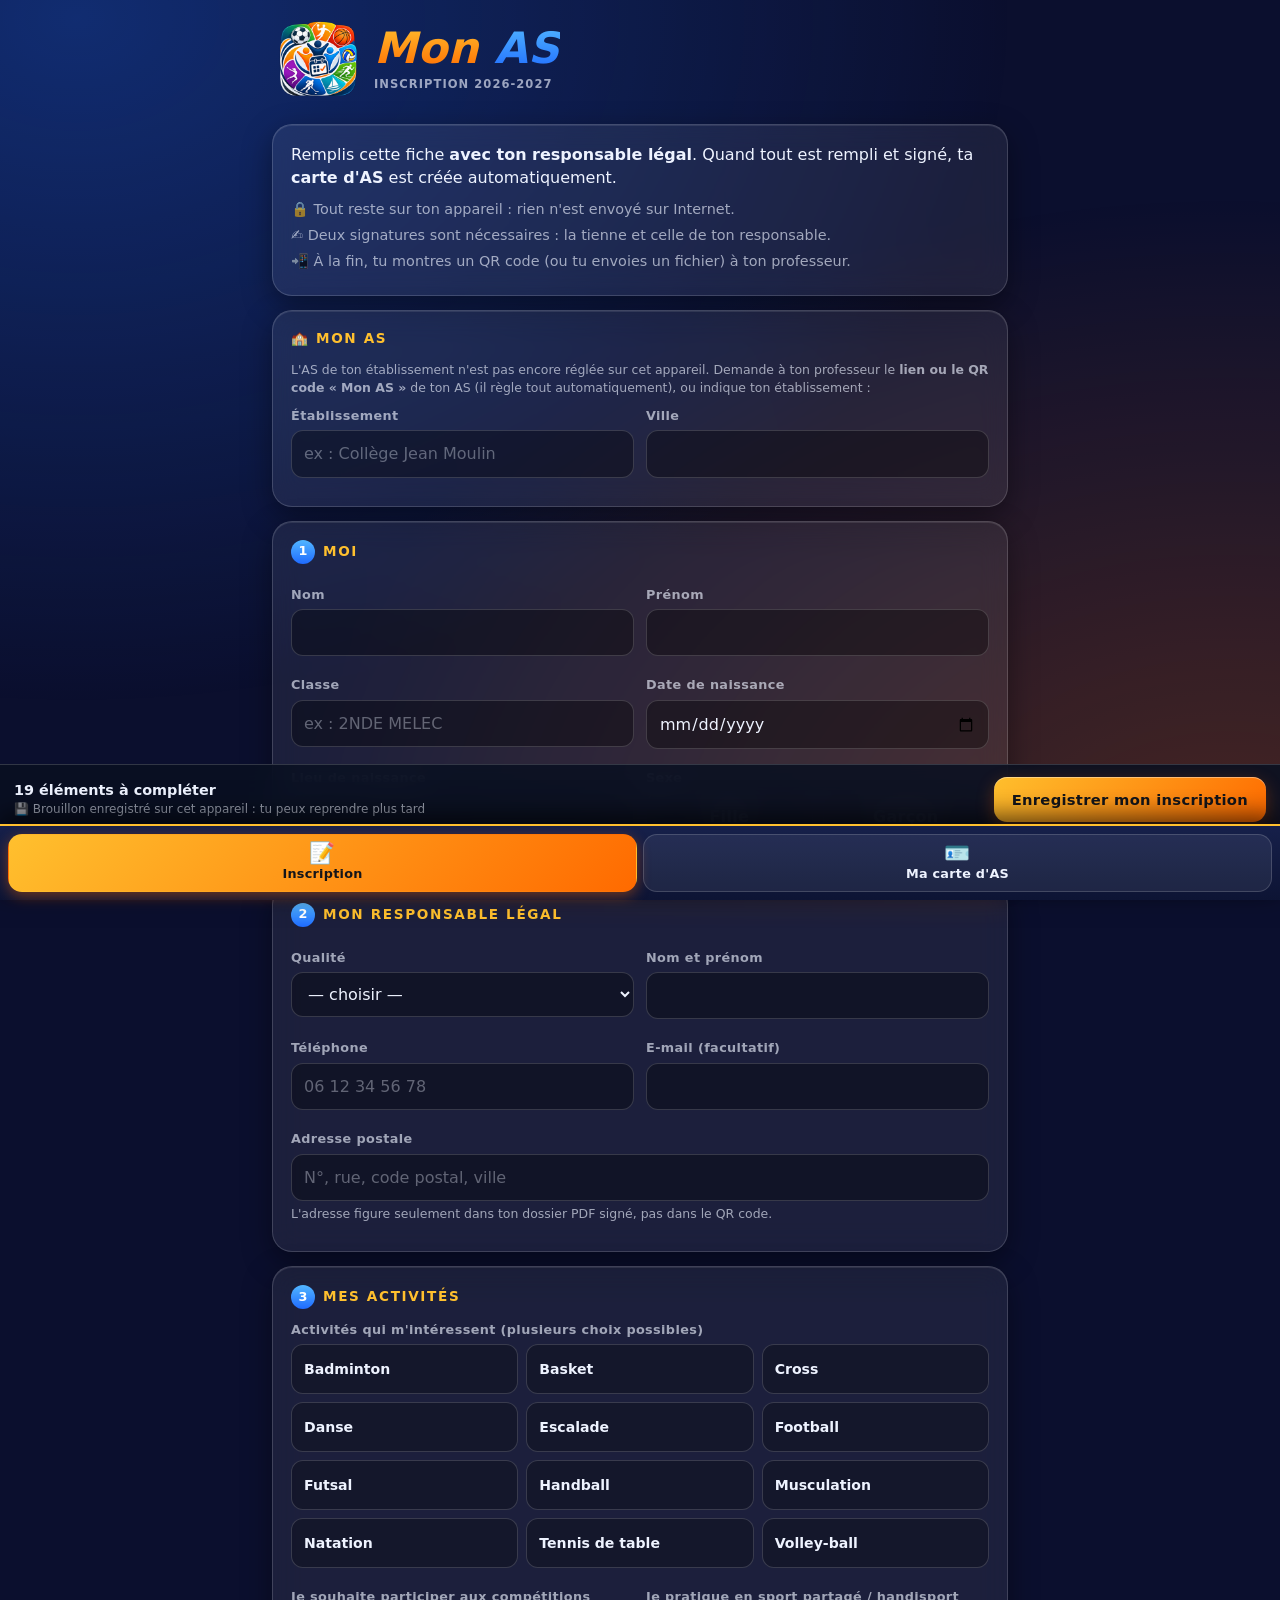
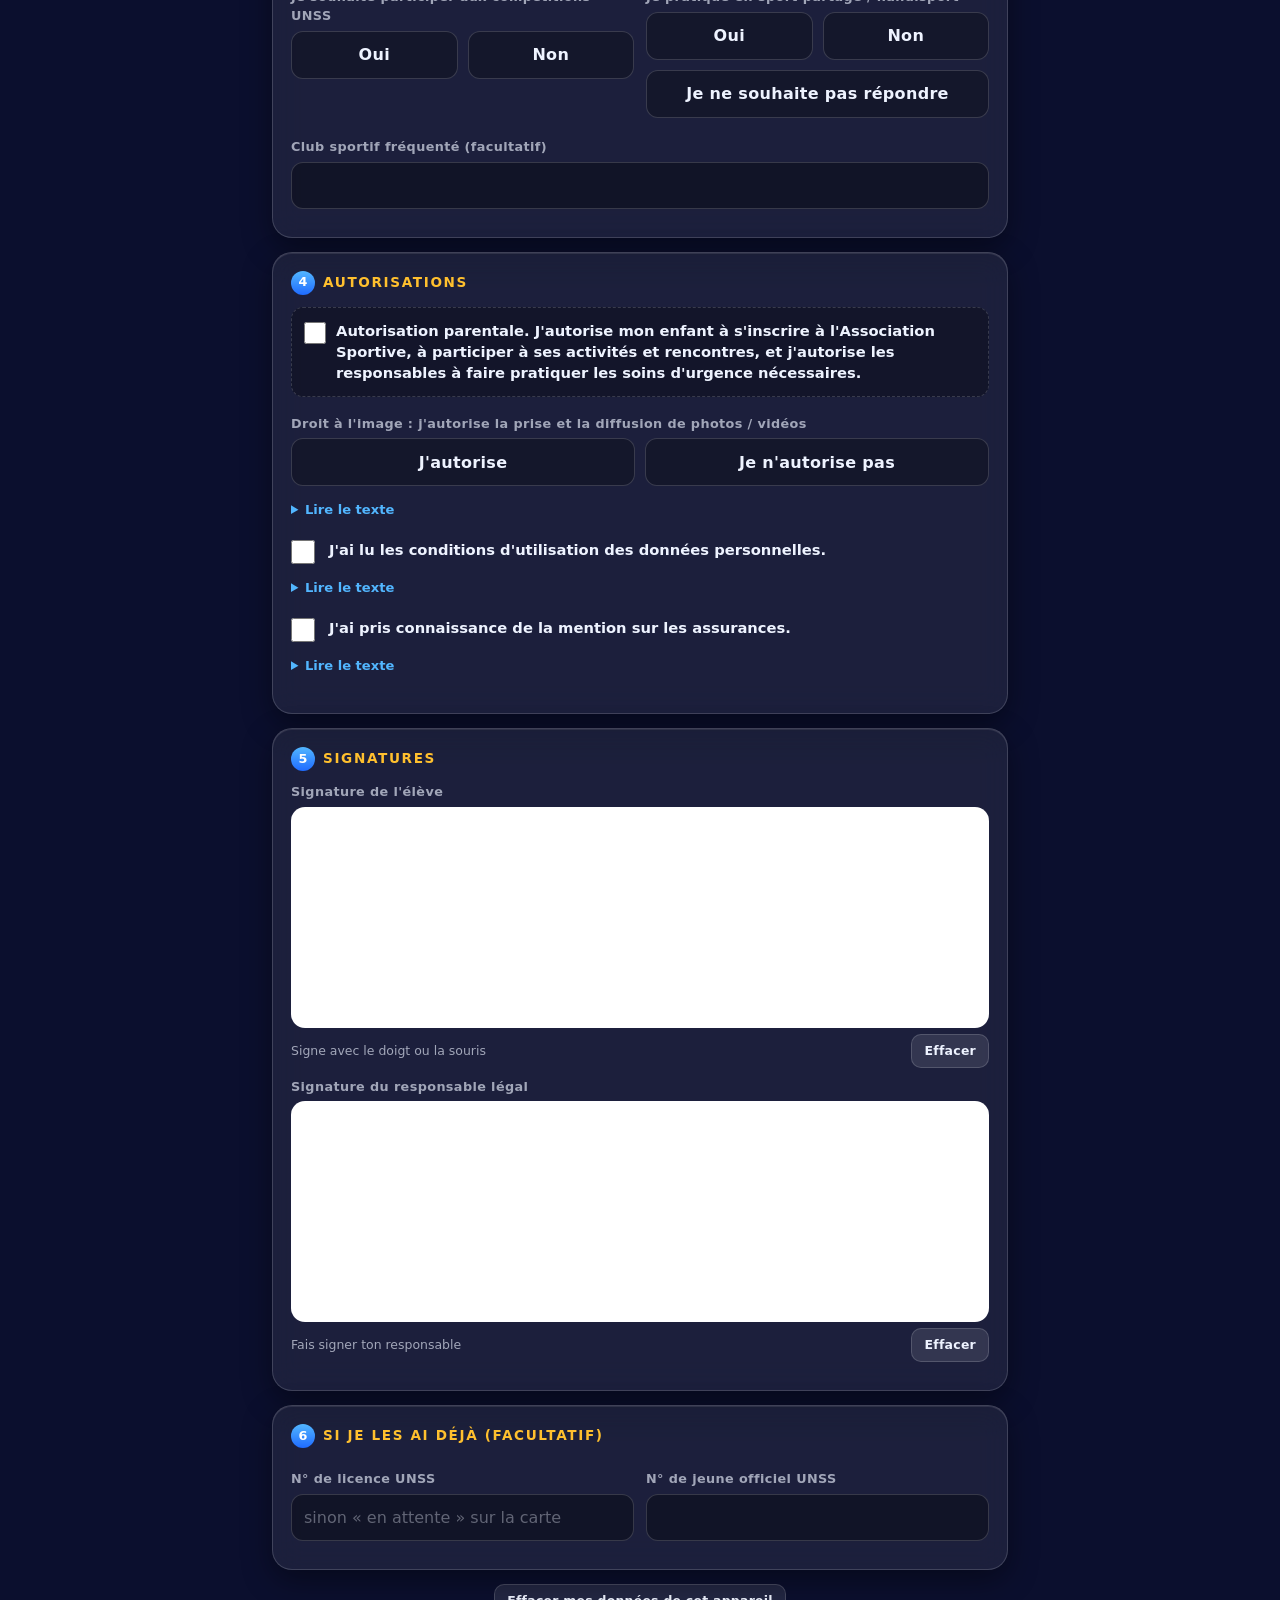
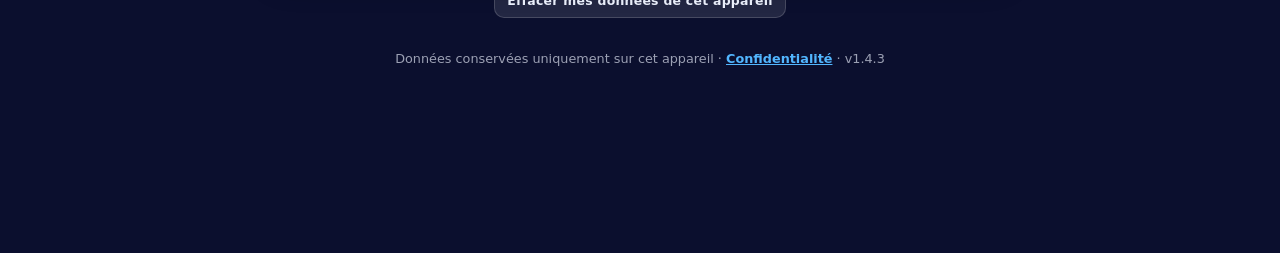
==== commit 314f6061: "Mon AS 1.4.3 : bouton « Montrer le QR code de ma carte » (plein écran) Co-Authored-By: Claude Sonnet" ====
--- a/index.html
+++ b/index.html
@@ -126,6 +126,7 @@
     <h2>🪪 Ma carte d'AS</h2>
     <p class="hint" style="margin-top:0"><b>À présenter à chaque séance</b> : le QR code de la carte sert à faire l'appel.</p>
     <canvas id="cardcv" class="cardcv"></canvas>
+    <div class="row" style="justify-content:center"><button class="btn b" id="showCarte" type="button" style="width:100%;max-width:520px;font-size:1.05rem;padding:16px">🔳 Montrer le QR code de ma carte</button></div>
     <div class="row">
       <button class="btn" id="dlPng">Carte (image)</button>
       <button class="btn b" id="dlCartePdf">Carte (PDF)</button>
@@ -140,7 +141,7 @@
 <div class="bar" id="bar"><div class="tx" id="barTx">…</div><button class="btn" id="go">Enregistrer mon inscription</button></div>
 <nav class="tabs"><button class="on" data-v="vue-ins"><i>📝</i>Inscription</button><button data-v="vue-carte"><i>🪪</i>Ma carte d'AS</button></nav>
 
-<dialog id="dQr" class="qrdlg"><div class="qrfull"><canvas id="qrBig"></canvas><div class="qrnom" id="qrNom"></div><p class="hint">Monte la luminosité de l'écran au maximum et tiens ton téléphone à 15-20 cm de la caméra du professeur.</p><button class="btn" id="qrClose" type="button">Fermer</button></div></dialog>
+<dialog id="dQr" class="qrdlg"><div class="qrfull"><div class="qrnom" id="qrTitre"></div><canvas id="qrBig"></canvas><div class="qrnom" id="qrNom"></div><p class="hint">Monte la luminosité de l'écran au maximum et tiens ton téléphone à 15-20 cm de la caméra du professeur.</p><button class="btn" id="qrClose" type="button">Fermer</button></div></dialog>
 <dialog id="dlgManque"><h3>Il reste à compléter</h3><ul id="manqueList"></ul><div class="row"><button class="btn" id="manqueOk">OK</button></div></dialog>
 
 <script src="lib/qrcode-generator-1.4.4.js"></script>
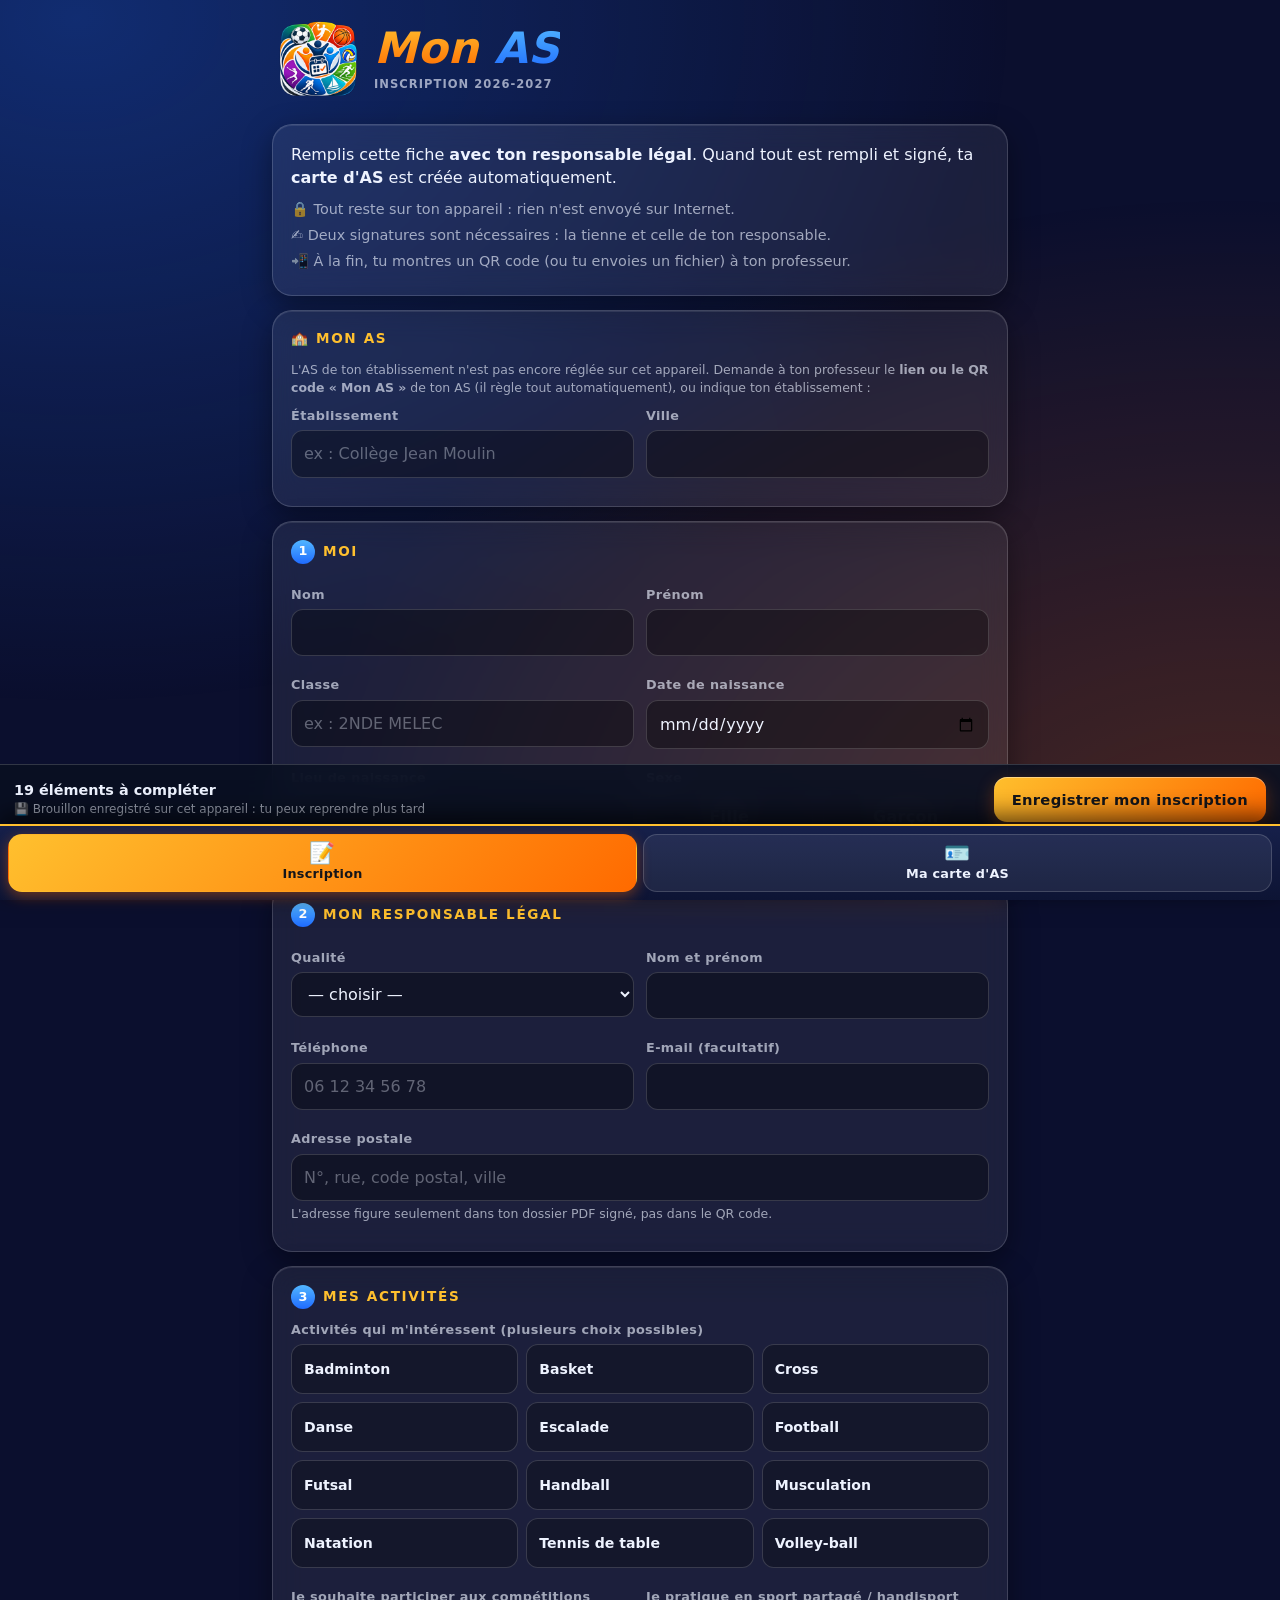
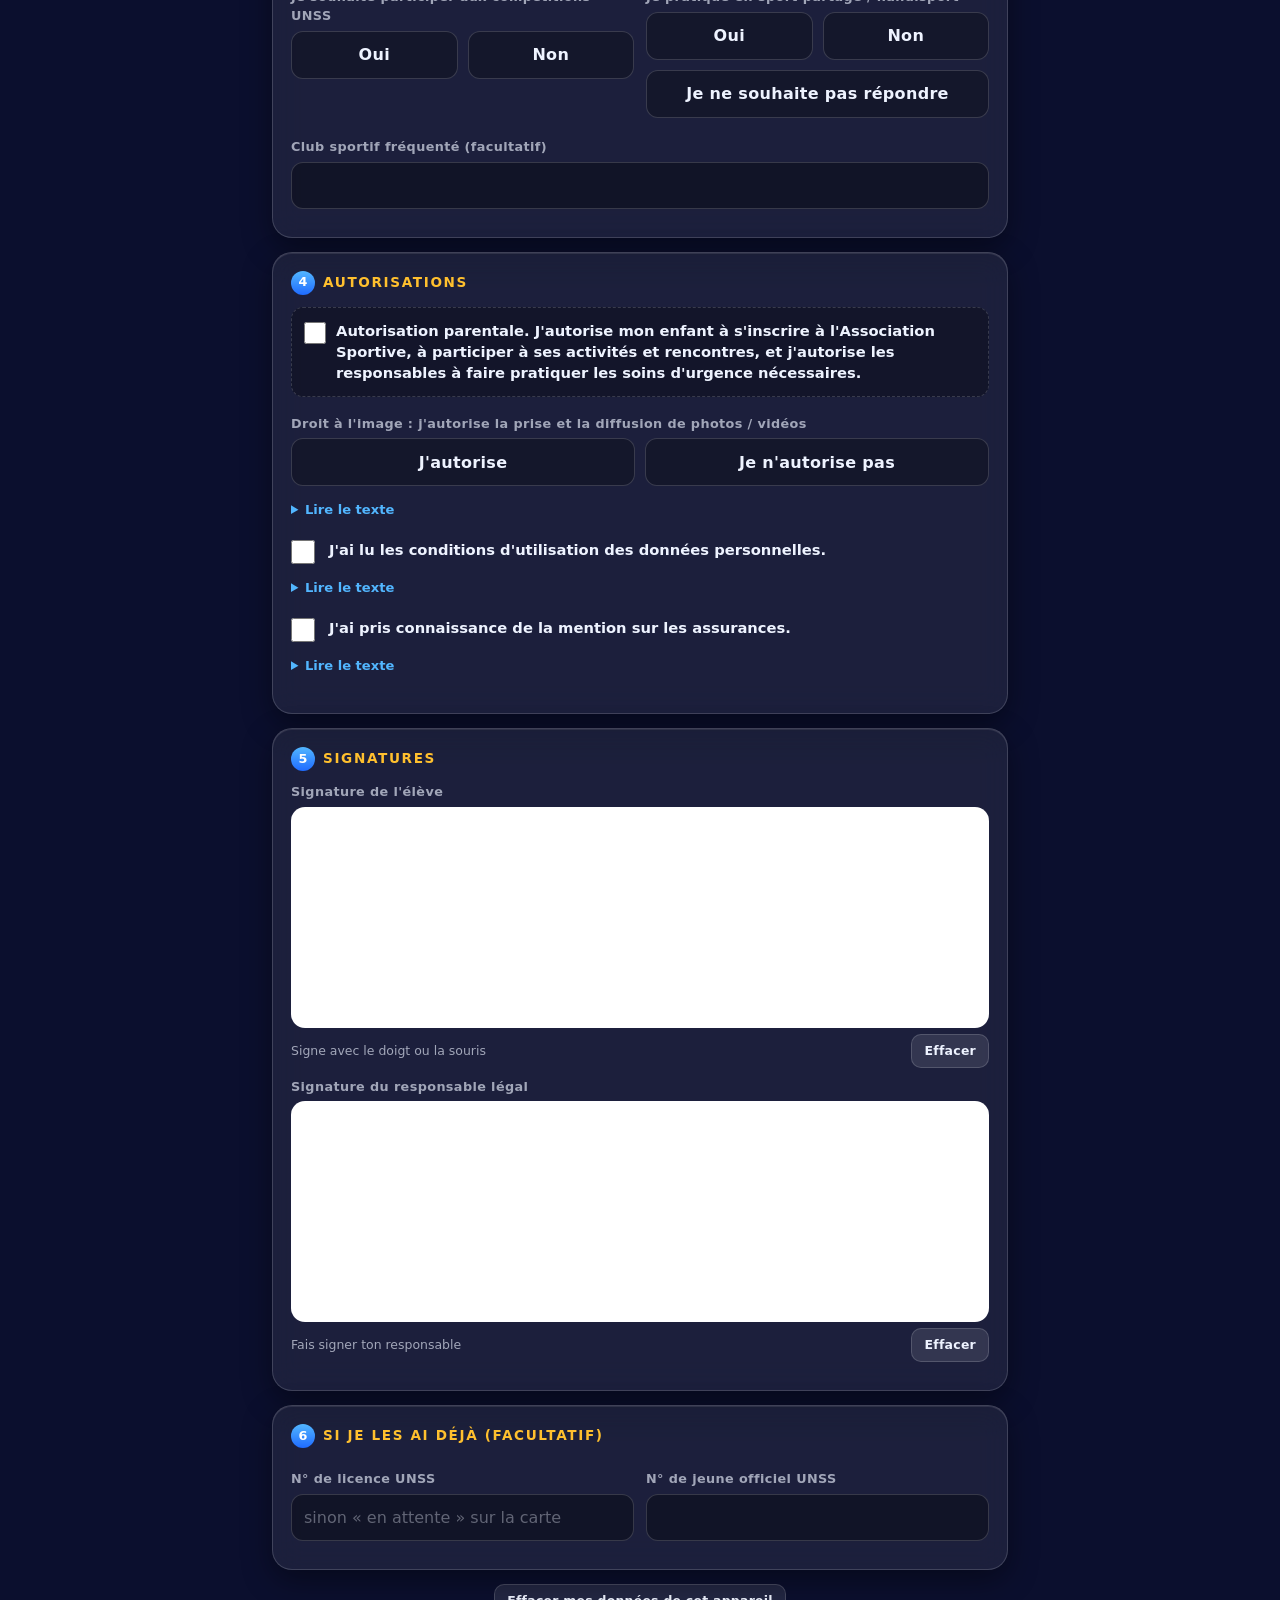
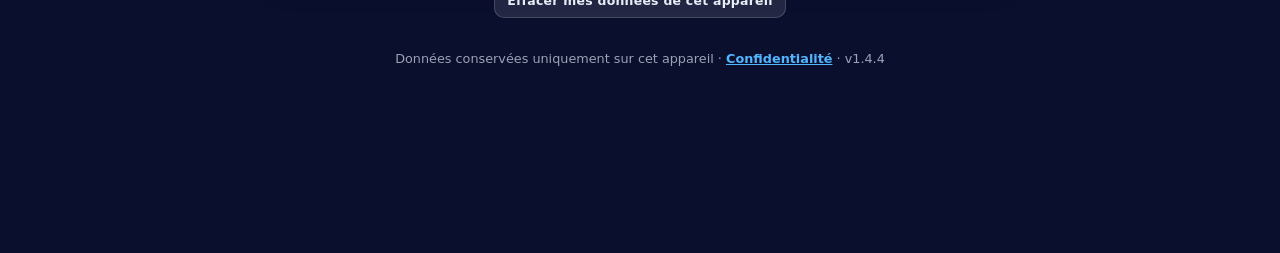
==== commit 47fb6859: "Mon AS 1.4.4 : retrait du téléchargement de la carte en image Co-Authored-By: Claude Sonnet 5.5 <nor" ====
--- a/index.html
+++ b/index.html
@@ -128,8 +128,7 @@
     <canvas id="cardcv" class="cardcv"></canvas>
     <div class="row" style="justify-content:center"><button class="btn b" id="showCarte" type="button" style="width:100%;max-width:520px;font-size:1.05rem;padding:16px">🔳 Montrer le QR code de ma carte</button></div>
     <div class="row">
-      <button class="btn" id="dlPng">Carte (image)</button>
-      <button class="btn b" id="dlCartePdf">Carte (PDF)</button>
+      <button class="btn r" id="dlCartePdf">Carte à imprimer (PDF)</button>
     </div>
   </section>
 </div>
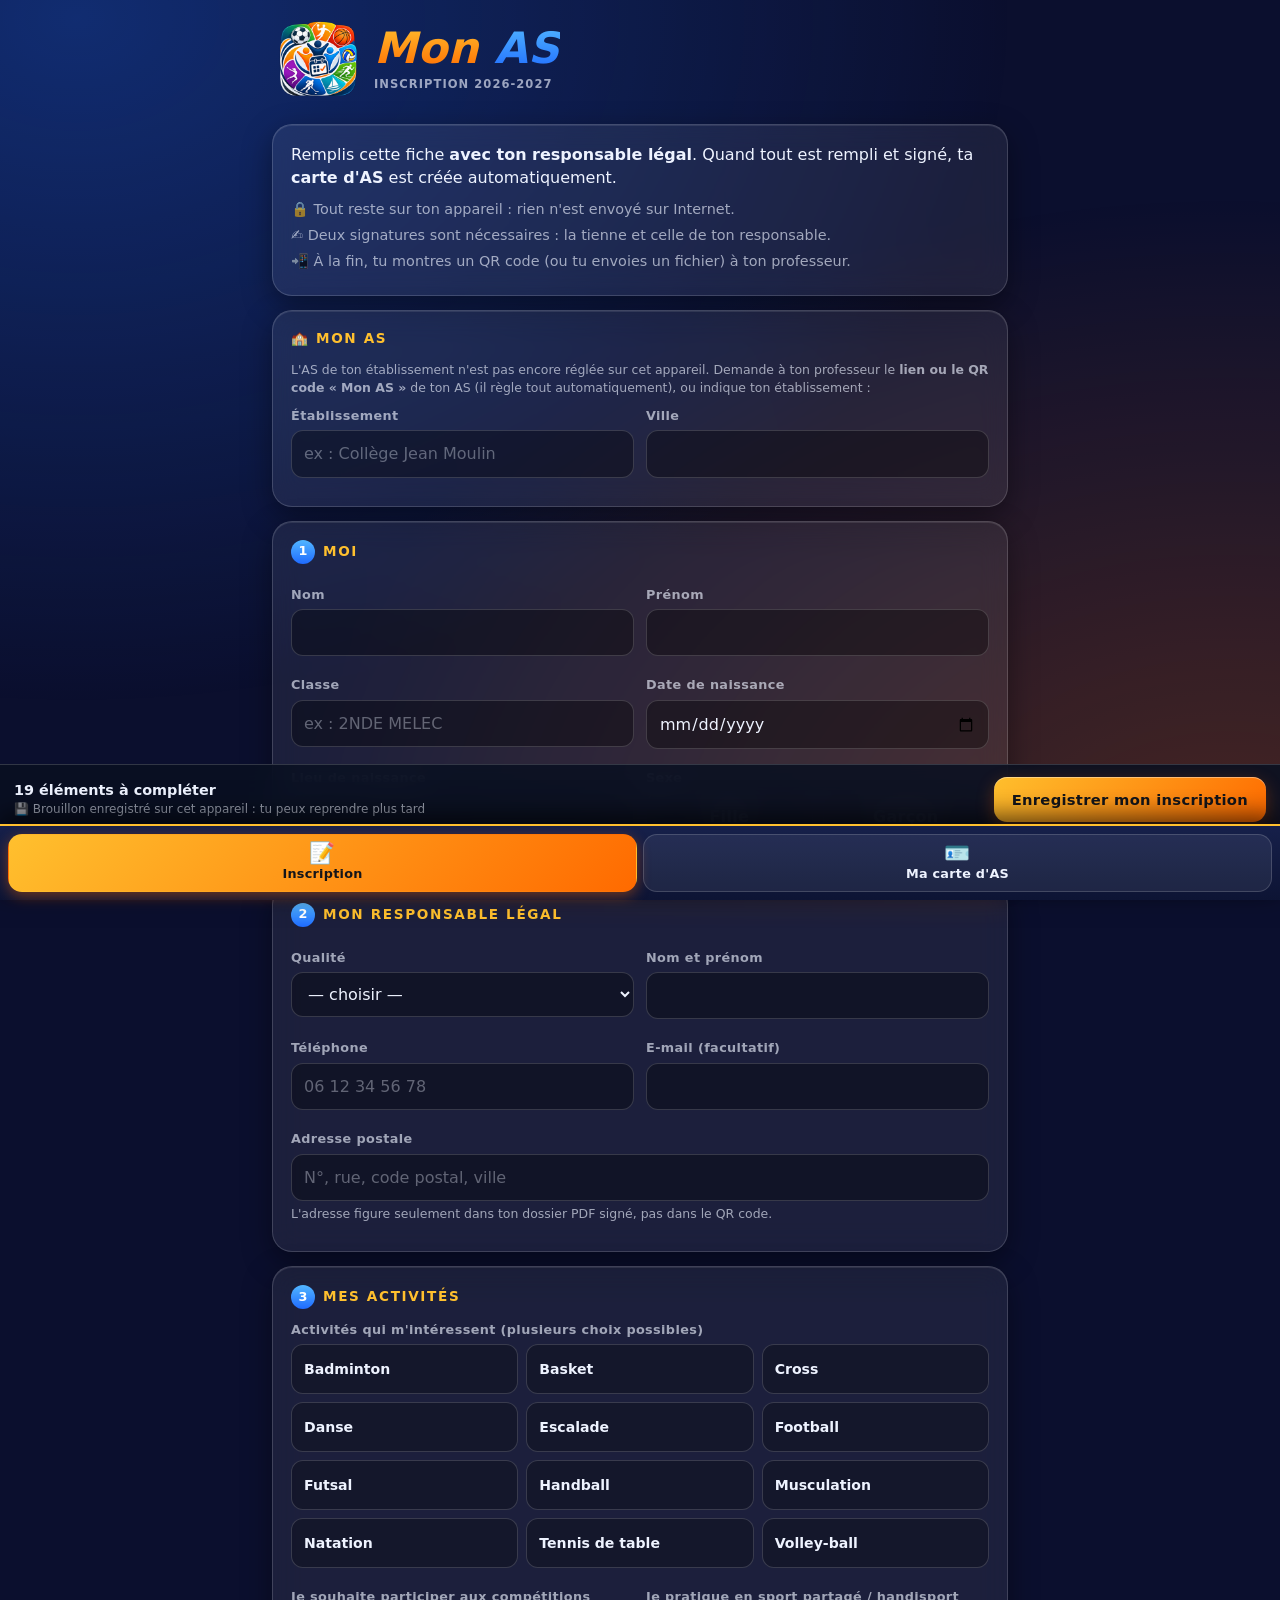
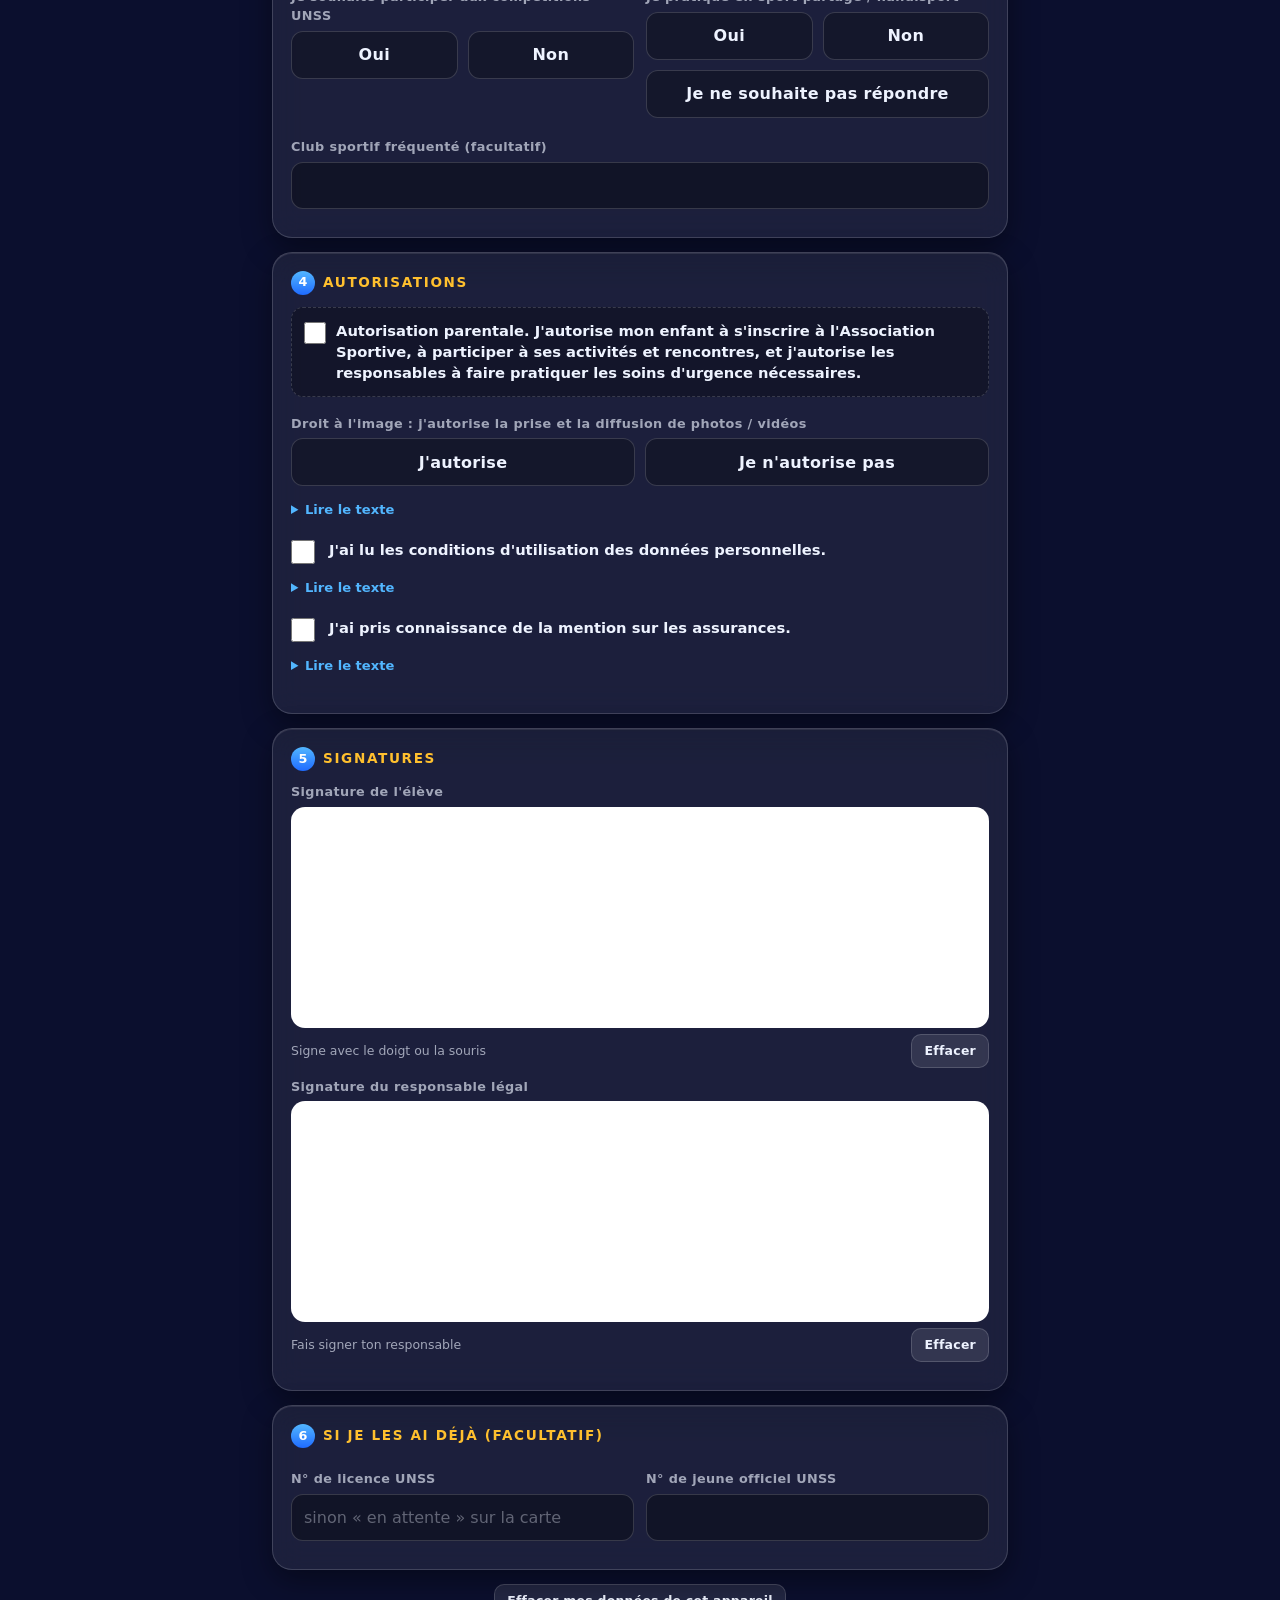
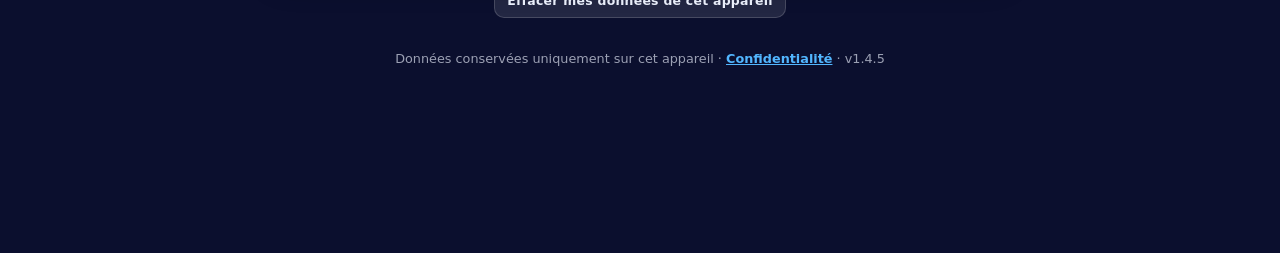
==== commit a36b17be: "Mon AS 1.4.5 : photo facultative sur la carte d'AS (stockée sur l'appareil) Co-Authored-By: Claude S" ====
--- a/index.html
+++ b/index.html
@@ -126,6 +126,8 @@
     <h2>🪪 Ma carte d'AS</h2>
     <p class="hint" style="margin-top:0"><b>À présenter à chaque séance</b> : le QR code de la carte sert à faire l'appel.</p>
     <canvas id="cardcv" class="cardcv"></canvas>
+    <div class="row" style="justify-content:center"><label class="btn r sm" for="photoIn">📷 <span id="photoLb">Ajouter ma photo</span></label><input type="file" id="photoIn" accept="image/*" hidden><button class="btn r sm" id="photoDel" type="button" hidden>Retirer la photo</button></div>
+    <p class="hint" style="text-align:center;margin:6px 0 0">Ta photo reste sur ton téléphone : elle apparaît seulement sur ta carte.</p>
     <div class="row" style="justify-content:center"><button class="btn b" id="showCarte" type="button" style="width:100%;max-width:520px;font-size:1.05rem;padding:16px">🔳 Montrer le QR code de ma carte</button></div>
     <div class="row">
       <button class="btn r" id="dlCartePdf">Carte à imprimer (PDF)</button>
